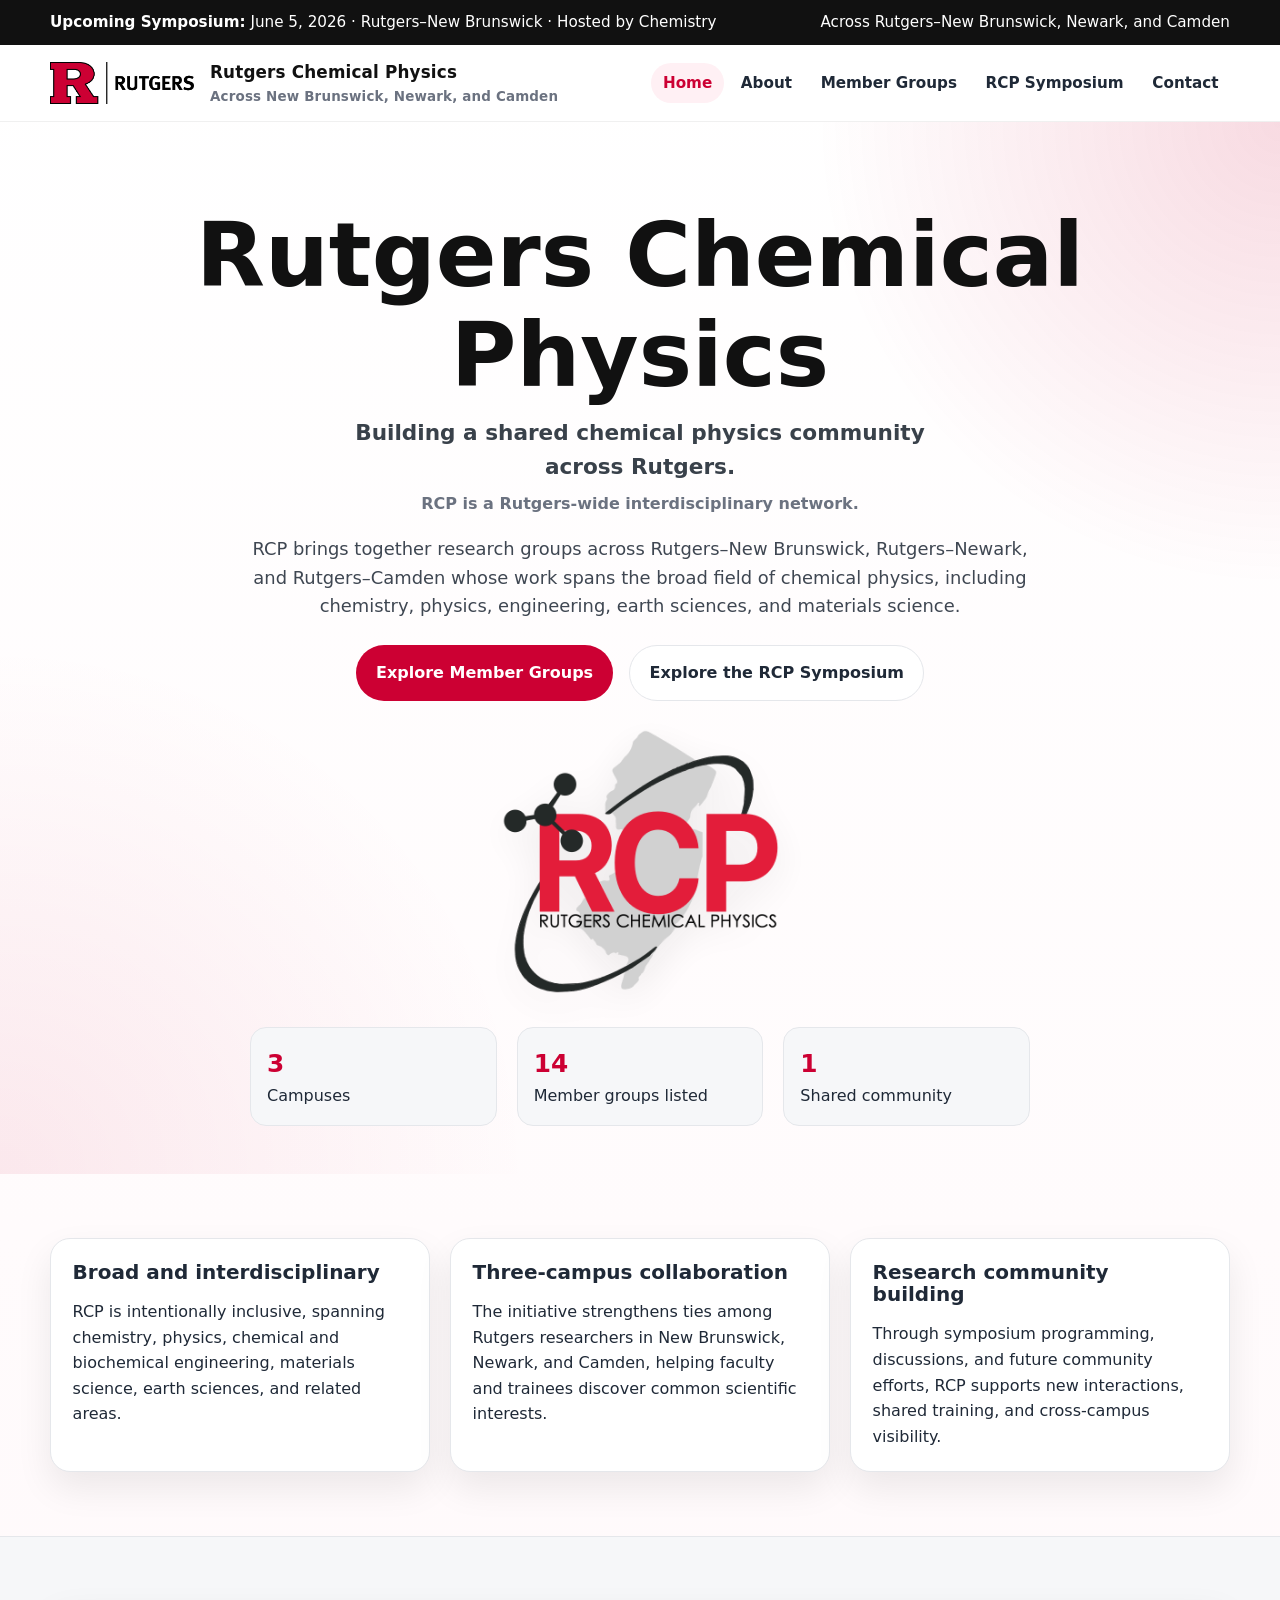
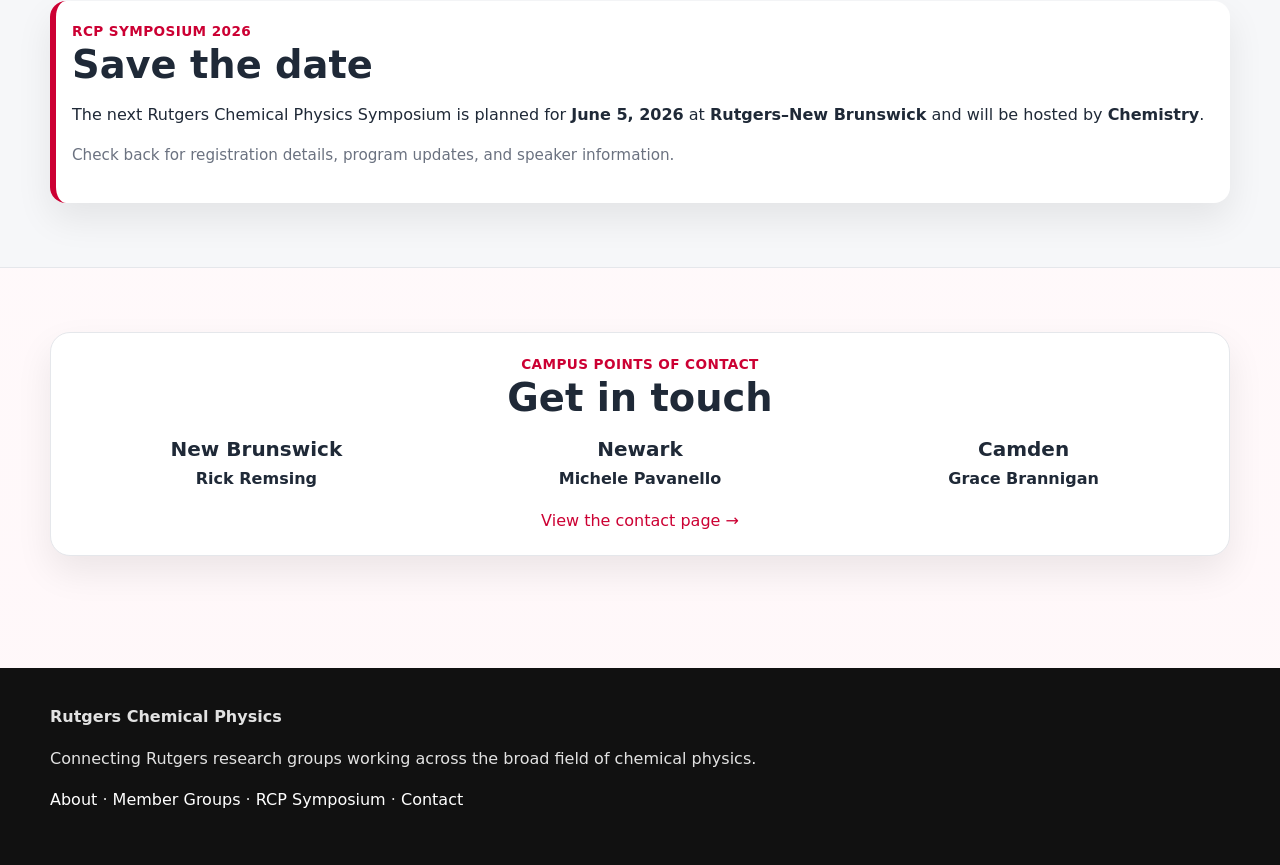
==== index.html @ 124531b3 "v1 of RCP website" ====
<!doctype html>
<html lang="en">
<head>
  <meta charset="UTF-8" />
  <meta name="viewport" content="width=device-width, initial-scale=1.0" />
  <title>Rutgers Chemical Physics</title>
  <meta name="description" content="Rutgers Chemical Physics brings together research groups across Rutgers–New Brunswick, Newark, and Camden working broadly in chemical physics." />
  <link rel="stylesheet" href="assets/css/styles.css" />
</head>
<body>
  <div class="topbar">
    <div class="container">
      <div><strong>Upcoming Symposium:</strong> June 5, 2026 · Rutgers–New Brunswick · Hosted by Chemistry</div>
      <div>Across Rutgers–New Brunswick, Newark, and Camden</div>
    </div>
  </div>
  <header class="site-header">
    <div class="container nav-wrap">
      <a class="brand" href="index.html" aria-label="Rutgers Chemical Physics home">
        <img src="assets/images/rutgers-logo.png" alt="Rutgers University logo" />
        <div class="brand-text">Rutgers Chemical Physics<span>Across New Brunswick, Newark, and Camden</span></div>
      </a>
      <nav>
        <ul>
          <li><a href="index.html">Home</a></li>
          <li><a href="about.html">About</a></li>
          <li><a href="members.html">Member Groups</a></li>
          <li><a href="symposium.html">RCP Symposium</a></li>
          <li><a href="contact.html">Contact</a></li>
        </ul>
      </nav>
    </div>
  </header>

  <main>
    <section class="hero hero-centered">
      <div class="container">
        <div class="hero-content">
          <h1>Rutgers Chemical Physics</h1>
          <p class="hero-subhead">Building a shared chemical physics community across Rutgers.</p>
          <p class="hero-kicker-inline">RCP is a Rutgers-wide interdisciplinary network.</p>
          <p class="lead">RCP brings together research groups across Rutgers–New Brunswick, Rutgers–Newark, and Rutgers–Camden whose work spans the broad field of chemical physics, including chemistry, physics, engineering, earth sciences, and materials science.</p>
          <div class="button-row hero-buttons">
            <a class="btn primary" href="members.html">Explore Member Groups</a>
            <a class="btn secondary" href="symposium.html">Explore the RCP Symposium</a>
          </div>
          <div class="hero-inline-logo-wrap">
            <img class="rcp-logo hero-inline-logo" src="assets/images/rcp-logo.png" alt="Rutgers Chemical Physics logo" />
          </div>
        </div>
        <div class="hero-stat-grid hero-stat-grid-centered">
          <div class="stat"><div class="number">3</div><div>Campuses</div></div>
          <div class="stat"><div class="number">14</div><div>Member groups listed</div></div>
          <div class="stat"><div class="number">1</div><div>Shared community</div></div>
        </div>
      </div>
    </section>

    <section class="section">
      <div class="container">
        <div class="grid-3">
          <article class="card">
            <h3>Broad and interdisciplinary</h3>
            <p>RCP is intentionally inclusive, spanning chemistry, physics, chemical and biochemical engineering, materials science, earth sciences, and related areas.</p>
          </article>
          <article class="card">
            <h3>Three-campus collaboration</h3>
            <p>The initiative strengthens ties among Rutgers researchers in New Brunswick, Newark, and Camden, helping faculty and trainees discover common scientific interests.</p>
          </article>
          <article class="card">
            <h3>Research community building</h3>
            <p>Through symposium programming, discussions, and future community efforts, RCP supports new interactions, shared training, and cross-campus visibility.</p>
          </article>
        </div>
      </div>
    </section>

    <section class="section alt">
      <div class="container">
        <div class="announcement">
          <div class="kicker">RCP Symposium 2026</div>
          <h2>Save the date</h2>
          <p>The next Rutgers Chemical Physics Symposium is planned for <strong>June 5, 2026</strong> at <strong>Rutgers–New Brunswick</strong> and will be hosted by <strong>Chemistry</strong>.</p>
          <p class="small">Check back for registration details, program updates, and speaker information.</p>
        </div>
      </div>
    </section>

    <section class="section">
      <div class="container">
        <div class="card contact-strip">
          <div class="kicker">Campus points of contact</div>
          <h2>Get in touch</h2>
          <div class="contact-points-grid">
            <div>
              <h3>New Brunswick</h3>
              <p>Rick Remsing</p>
            </div>
            <div>
              <h3>Newark</h3>
              <p>Michele Pavanello</p>
            </div>
            <div>
              <h3>Camden</h3>
              <p>Grace Brannigan</p>
            </div>
          </div>
          <p><a href="contact.html">View the contact page →</a></p>
        </div>
      </div>
    </section>
  </main>

  <footer>
    <div class="container">
      <strong>Rutgers Chemical Physics</strong>
      <p>Connecting Rutgers research groups working across the broad field of chemical physics.</p>
      <p><a href="about.html">About</a> · <a href="members.html">Member Groups</a> · <a href="symposium.html">RCP Symposium</a> · <a href="contact.html">Contact</a></p>
    </div>
  </footer>
  <script src="assets/js/site.js"></script>
</body>
</html>
---- assets/css/styles.css ----
:root {
  --rutgers-scarlet: #cc0033;
  --rutgers-black: #111111;
  --rutgers-gray: #5f6a72;
  --bg: #fffdfb;
  --panel: #ffffff;
  --panel-alt: #f6f7f9;
  --border: #e5e7eb;
  --text: #1f2937;
  --muted: #6b7280;
  --shadow: 0 16px 36px rgba(17, 17, 17, 0.08);
  --radius: 20px;
  --max: 1180px;
}
* { box-sizing: border-box; }
html { scroll-behavior: smooth; }
body {
  margin: 0;
  font-family: Inter, ui-sans-serif, system-ui, -apple-system, BlinkMacSystemFont, "Segoe UI", sans-serif;
  color: var(--text);
  background: linear-gradient(180deg, #fff 0%, #fff7f9 100%);
  line-height: 1.6;
}
a { color: var(--rutgers-scarlet); text-decoration: none; }
a:hover { text-decoration: underline; }
img { max-width: 100%; display: block; }
.container { width: min(calc(100% - 2rem), var(--max)); margin: 0 auto; }
.topbar {
  background: var(--rutgers-black);
  color: white;
  font-size: 0.95rem;
}
.topbar .container {
  display: flex; justify-content: space-between; gap: 1rem; padding: 0.65rem 0;
}
.topbar strong { color: #fff; }
header.site-header {
  position: sticky; top: 0; z-index: 10; backdrop-filter: blur(10px);
  background: rgba(255,255,255,0.94); border-bottom: 1px solid rgba(0,0,0,0.06);
}
.nav-wrap {
  display: flex; align-items: center; justify-content: space-between; gap: 0.8rem;
  padding: 0.85rem 0;
}

.brand { display:flex; align-items:center; gap:1rem; }
.brand img { width: 144px; height: auto; }
.brand-text { font-weight: 800; letter-spacing: 0.01em; color: var(--rutgers-black); font-size: 1.05rem; }
.brand-text span { display:block; font-size: 0.84rem; color: var(--muted); font-weight:600; }
nav ul { list-style: none; display: flex; gap: 0.35rem; padding: 0; margin: 0; flex-wrap: nowrap; align-items: center; }
nav a {
  display: inline-block; padding: 0.5rem 0.72rem; border-radius: 999px; color: var(--text); font-weight: 600; white-space: nowrap; font-size: 0.95rem;
}
nav a.active, nav a:hover { background: #fff0f4; color: var(--rutgers-scarlet); text-decoration: none; }
.hero {
  padding: 4.8rem 0 4rem;
  background:
    radial-gradient(circle at top right, rgba(204,0,51,0.14), transparent 28%),
    radial-gradient(circle at bottom left, rgba(204,0,51,0.08), transparent 32%);
}
.hero-grid {
  display: grid; grid-template-columns: 1.08fr 0.92fr; gap: 2rem; align-items: center;
}
.eyebrow {
  display:inline-flex; align-items:center; gap:0.5rem; padding:0.35rem 0.8rem; border-radius:999px;
  background:#fff0f4; color:var(--rutgers-scarlet); font-weight:800; letter-spacing:0.03em; text-transform:uppercase; font-size:0.8rem;
}
h1, h2, h3 { line-height: 1.12; margin: 0 0 1rem; }
h1 { font-size: clamp(3rem, 5.8vw, 5rem); color: var(--rutgers-black); }
h2 { font-size: clamp(1.8rem, 3vw, 2.8rem); }
h3 { font-size: 1.25rem; }
.hero-subhead {
  font-size: clamp(1.2rem, 2vw, 1.55rem);
  color: #39414a;
  font-weight: 600;
  margin: -0.2rem 0 1.1rem;
  max-width: 32ch;
}
.lead { font-size: 1.12rem; color: #3f4752; max-width: 70ch; }
.hero-card, .card {
  background: var(--panel); border: 1px solid var(--border); border-radius: var(--radius); box-shadow: var(--shadow);
}
.hero-card { padding: 1.5rem; }
.hero-card h3 { margin-bottom: 0.5rem; }
.hero-brand-card {
  display: grid;
  gap: 1.2rem;
}
.rcp-logo {
  width: min(100%, 420px);
  margin: 0 auto;
  filter: drop-shadow(0 12px 20px rgba(17,17,17,0.08));
}
.hero-brand-copy { text-align: left; }
.hero-stat-grid, .grid-3, .grid-2, .grid-gallery, .member-grid {
  display: grid; gap: 1.25rem;
}
.hero-stat-grid { grid-template-columns: repeat(3, 1fr); margin-top: 0.25rem; }
.stat {
  padding: 1rem; background: var(--panel-alt); border-radius: 16px; border: 1px solid var(--border);
}
.stat .number { font-size: 1.55rem; font-weight: 800; color: var(--rutgers-scarlet); }
.button-row { display:flex; gap:1rem; flex-wrap:wrap; margin-top: 1.5rem; }
.btn {
  display:inline-flex; align-items:center; justify-content:center; gap:0.5rem; padding:0.9rem 1.2rem; border-radius:999px;
  font-weight:800; transition: all .2s ease; border: 1px solid transparent;
}
.btn.primary { background: var(--rutgers-scarlet); color: white; }
.btn.secondary { background: white; border-color: var(--border); color: var(--text); }
.btn:hover { transform: translateY(-1px); text-decoration: none; }
.section { padding: 4rem 0; }
.section.alt { background: var(--panel-alt); border-top:1px solid var(--border); border-bottom:1px solid var(--border); }
.grid-3 { grid-template-columns: repeat(3, 1fr); }
.grid-2 { grid-template-columns: repeat(2, 1fr); }
.card { padding: 1.35rem; }
.card p:last-child { margin-bottom: 0; }
.tag {
  display:inline-block; padding:0.35rem 0.65rem; border-radius:999px; background:#fff0f4; color:var(--rutgers-scarlet); font-weight:700; font-size:.86rem;
}
.announcement {
  border-left: 6px solid var(--rutgers-scarlet); padding: 1.25rem 1.25rem 1.25rem 1rem; background: white; border-radius: 16px;
  box-shadow: var(--shadow);
}
.schedule {
  display: grid; gap: 1rem;
}
.schedule-block {
  background: white; border: 1px solid var(--border); border-radius: 18px; padding: 1.2rem;
}
.schedule-block ul { margin: 0.75rem 0 0; padding-left: 1.2rem; }
.schedule-block li { margin: 0.45rem 0; }
.gallery-item {
  overflow: hidden; border-radius: 18px; background: white; border:1px solid var(--border); box-shadow: var(--shadow);
}
.gallery-item img { aspect-ratio: 4 / 3; object-fit: cover; width: 100%; transition: transform .25s ease; }
.gallery-item:hover img { transform: scale(1.03); }
.gallery-item .caption { padding: 0.85rem 1rem 1rem; font-size: 0.95rem; color: var(--muted); }
.grid-gallery { grid-template-columns: repeat(3, 1fr); }
.member-grid { grid-template-columns: repeat(3, 1fr); }
.member-card h3 { margin-top: 0.65rem; }
.member-card p { margin: 0 0 0.7rem; }
.campus-section h2 { margin-bottom: 1.2rem; }
footer {
  background: var(--rutgers-black); color: rgba(255,255,255,0.88); padding: 2.25rem 0; margin-top: 3rem;
}
footer a { color: white; }
.small { font-size: 0.95rem; color: var(--muted); }
.list-clean { padding-left: 1.1rem; }
.list-clean li { margin-bottom: 0.55rem; }
.page-hero { padding: 3.3rem 0 2rem; }
.kicker { color: var(--rutgers-scarlet); font-weight: 800; text-transform: uppercase; letter-spacing: 0.03em; font-size: 0.85rem; }
@media (max-width: 1080px) {
  .member-grid { grid-template-columns: 1fr 1fr; }
}
@media (max-width: 980px) {
  .hero-grid, .grid-3, .grid-gallery, .grid-2 { grid-template-columns: 1fr 1fr; }
  .hero-stat-grid { grid-template-columns: 1fr; }
}
@media (max-width: 720px) {
  .topbar .container, .nav-wrap, .brand { flex-direction: column; align-items: flex-start; }
  .hero-grid, .grid-3, .grid-gallery, .grid-2, .member-grid { grid-template-columns: 1fr; }
  .hero { padding-top: 3rem; }
  h1 { font-size: 2.8rem; }
  nav ul { gap: 0.35rem; }
  .rcp-logo { width: min(100%, 320px); }
}

.hero-centered {
  position: relative;
  overflow: hidden;
  padding: 5.2rem 0 3rem;
}
.hero-content {
  position: relative;
  z-index: 1;
  text-align: center;
  max-width: 900px;
  margin: 0 auto;
}
.hero-content .lead,
.hero-content .hero-subhead,
.hero-content .hero-kicker-inline {
  margin-left: auto;
  margin-right: auto;
}
.hero-content h1 {
  font-size: clamp(3.6rem, 7vw, 6rem);
  margin-bottom: 0.85rem;
}
.hero-subhead {
  font-size: clamp(1.05rem, 1.9vw, 1.35rem);
  font-weight: 700;
  max-width: 42ch;
  margin-bottom: 0.4rem;
}
.hero-kicker-inline {
  color: var(--muted);
  font-size: 1rem;
  font-weight: 600;
  margin-top: 0;
  margin-bottom: 1.1rem;
}
.hero-buttons {
  justify-content: center;
}
.hero-stat-grid-centered {
  grid-template-columns: repeat(3, minmax(0, 1fr));
  max-width: 780px;
  margin: 2rem auto 0;
  position: relative;
  z-index: 1;
}
.hero-followup {
  padding-top: 0;
}
@media (max-width: 980px) {
  .nav-wrap {
    flex-wrap: wrap;
  }
  nav {
    width: 100%;
  }
  nav ul {
    justify-content: center;
    flex-wrap: wrap;
  }
}
@media (max-width: 720px) {
  .hero-content h1 {
    font-size: 2.9rem;
  }
  .contact-points-grid {
    grid-template-columns: 1fr;
  }
}

.hero-inline-logo-wrap {
  margin: 1.75rem auto 0;
  display: flex;
  justify-content: center;
}
.hero-inline-logo {
  width: min(280px, 60vw);
  opacity: 0.98;
}
.contact-strip {
  text-align: center;
}
.contact-points-grid {
  display: grid;
  grid-template-columns: repeat(3, 1fr);
  gap: 1rem;
  margin-top: 1.2rem;
}
.contact-points-grid h3 {
  margin-bottom: 0.35rem;
}
.contact-points-grid p {
  margin: 0;
  color: var(--text);
  font-weight: 600;
}
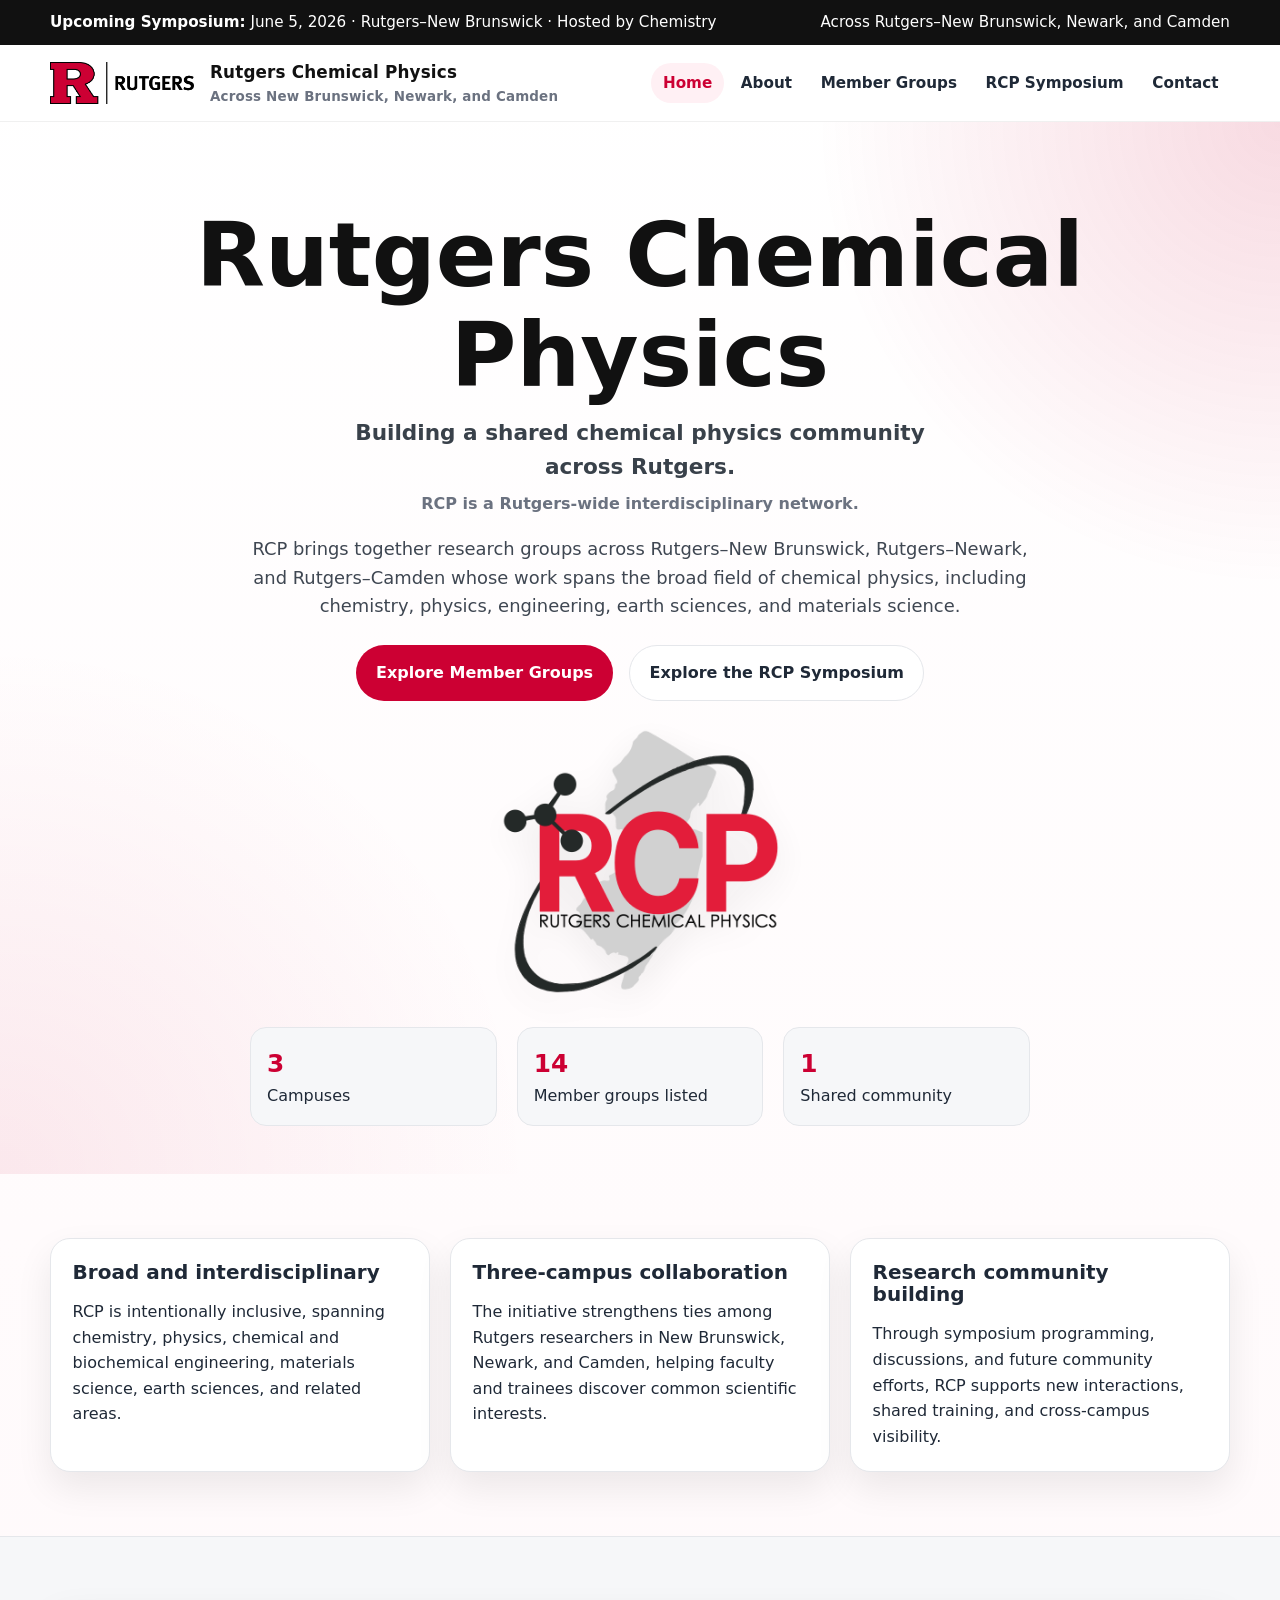
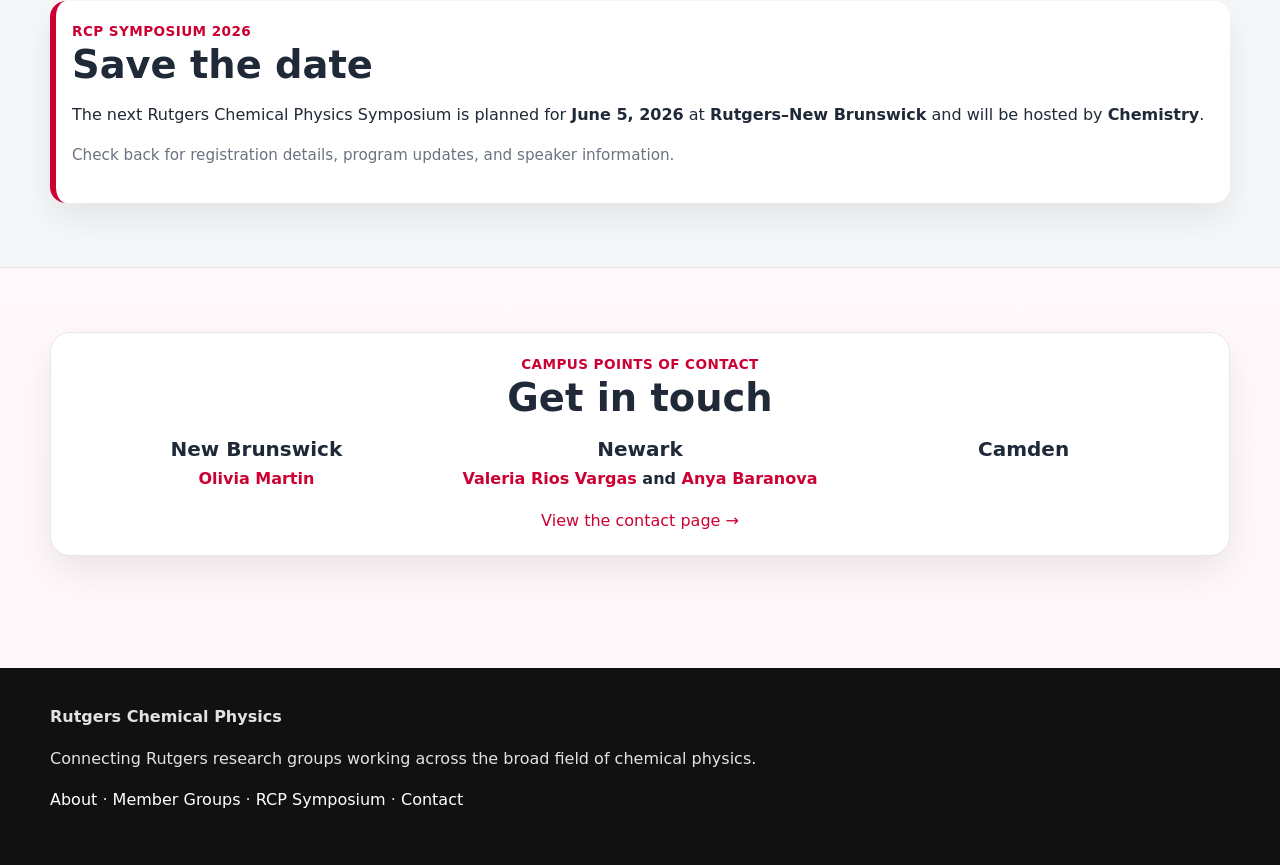
==== commit fe34a30d: "Update contact information and styling for contact cards; enhance symposium photo captions with spea" ====
--- a/index.html
+++ b/index.html
@@ -94,15 +94,15 @@
           <div class="contact-points-grid">
             <div>
               <h3>New Brunswick</h3>
-              <p>Rick Remsing</p>
+              <p><a href="mailto:om196@scarletmail.rutgers.edu">Olivia Martin</a></p>
             </div>
             <div>
               <h3>Newark</h3>
-              <p>Michele Pavanello</p>
+              <p><a href="mailto:vr371@scarletmail.rutgers.edu">Valeria Rios Vargas</a> and <a href="mailto:ab2567@newark.rutgers.edu">Anya Baranova</a></p>
             </div>
             <div>
               <h3>Camden</h3>
-              <p>Grace Brannigan</p>
+              <p></p>
             </div>
           </div>
           <p><a href="contact.html">View the contact page →</a></p>
--- a/assets/css/styles.css
+++ b/assets/css/styles.css
@@ -261,3 +261,24 @@
   color: var(--text);
   font-weight: 600;
 }
+.contact-card-link {
+  display: block;
+  color: inherit;
+  transition: transform .2s ease, box-shadow .2s ease, border-color .2s ease;
+}
+.contact-card-link:hover {
+  text-decoration: none;
+  transform: translateY(-2px);
+  border-color: #d8dbe2;
+  box-shadow: 0 20px 40px rgba(17, 17, 17, 0.1);
+}
+.contact-card-link h3,
+.contact-card-link p {
+  color: var(--text);
+}
+.contact-cards .card {
+  text-align: center;
+}
+.contact-cards .card h3 {
+  margin-top: 0.85rem;
+}
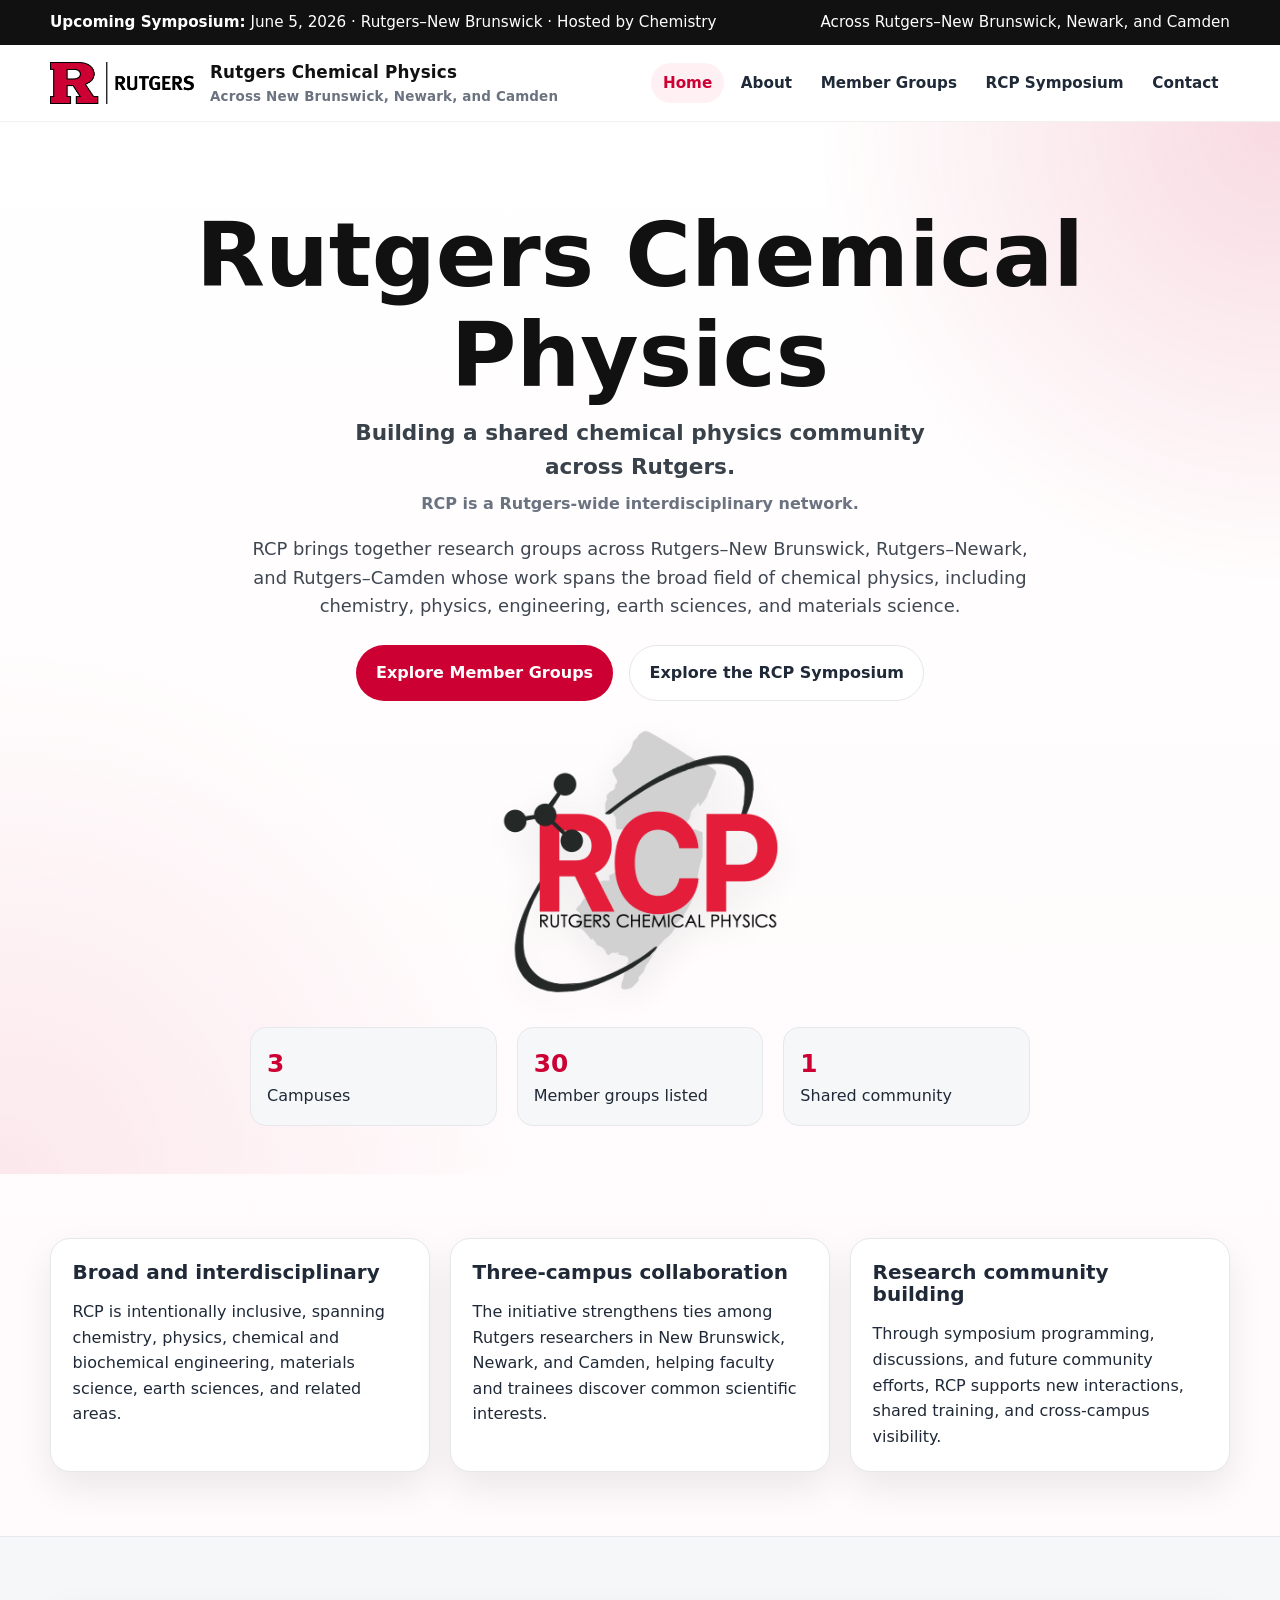
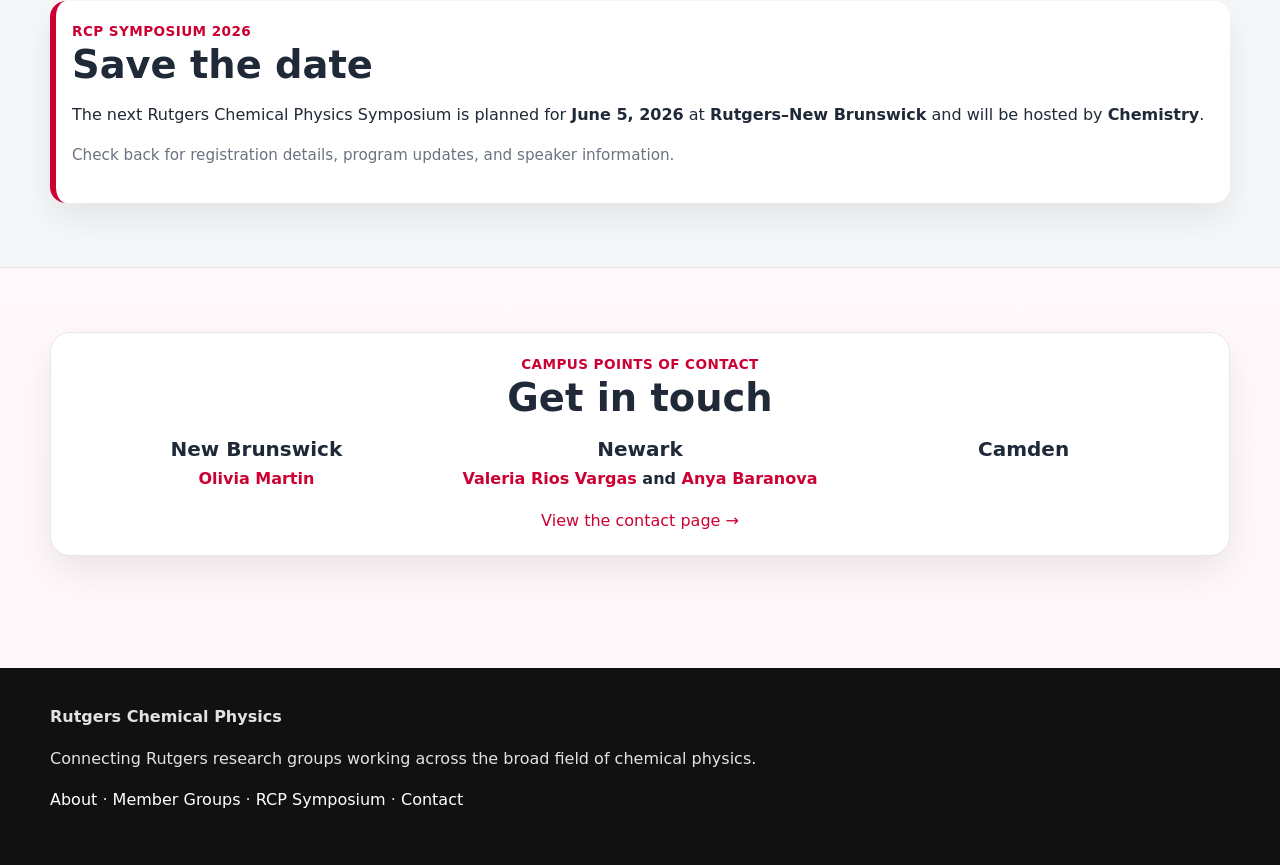
==== commit 25537936: "Add dynamic member group count to homepage; update static count in index.html" ====
--- a/index.html
+++ b/index.html
@@ -50,7 +50,7 @@
         </div>
         <div class="hero-stat-grid hero-stat-grid-centered">
           <div class="stat"><div class="number">3</div><div>Campuses</div></div>
-          <div class="stat"><div class="number">14</div><div>Member groups listed</div></div>
+          <div class="stat"><div class="number" data-member-group-count>30</div><div>Member groups listed</div></div>
           <div class="stat"><div class="number">1</div><div>Shared community</div></div>
         </div>
       </div>
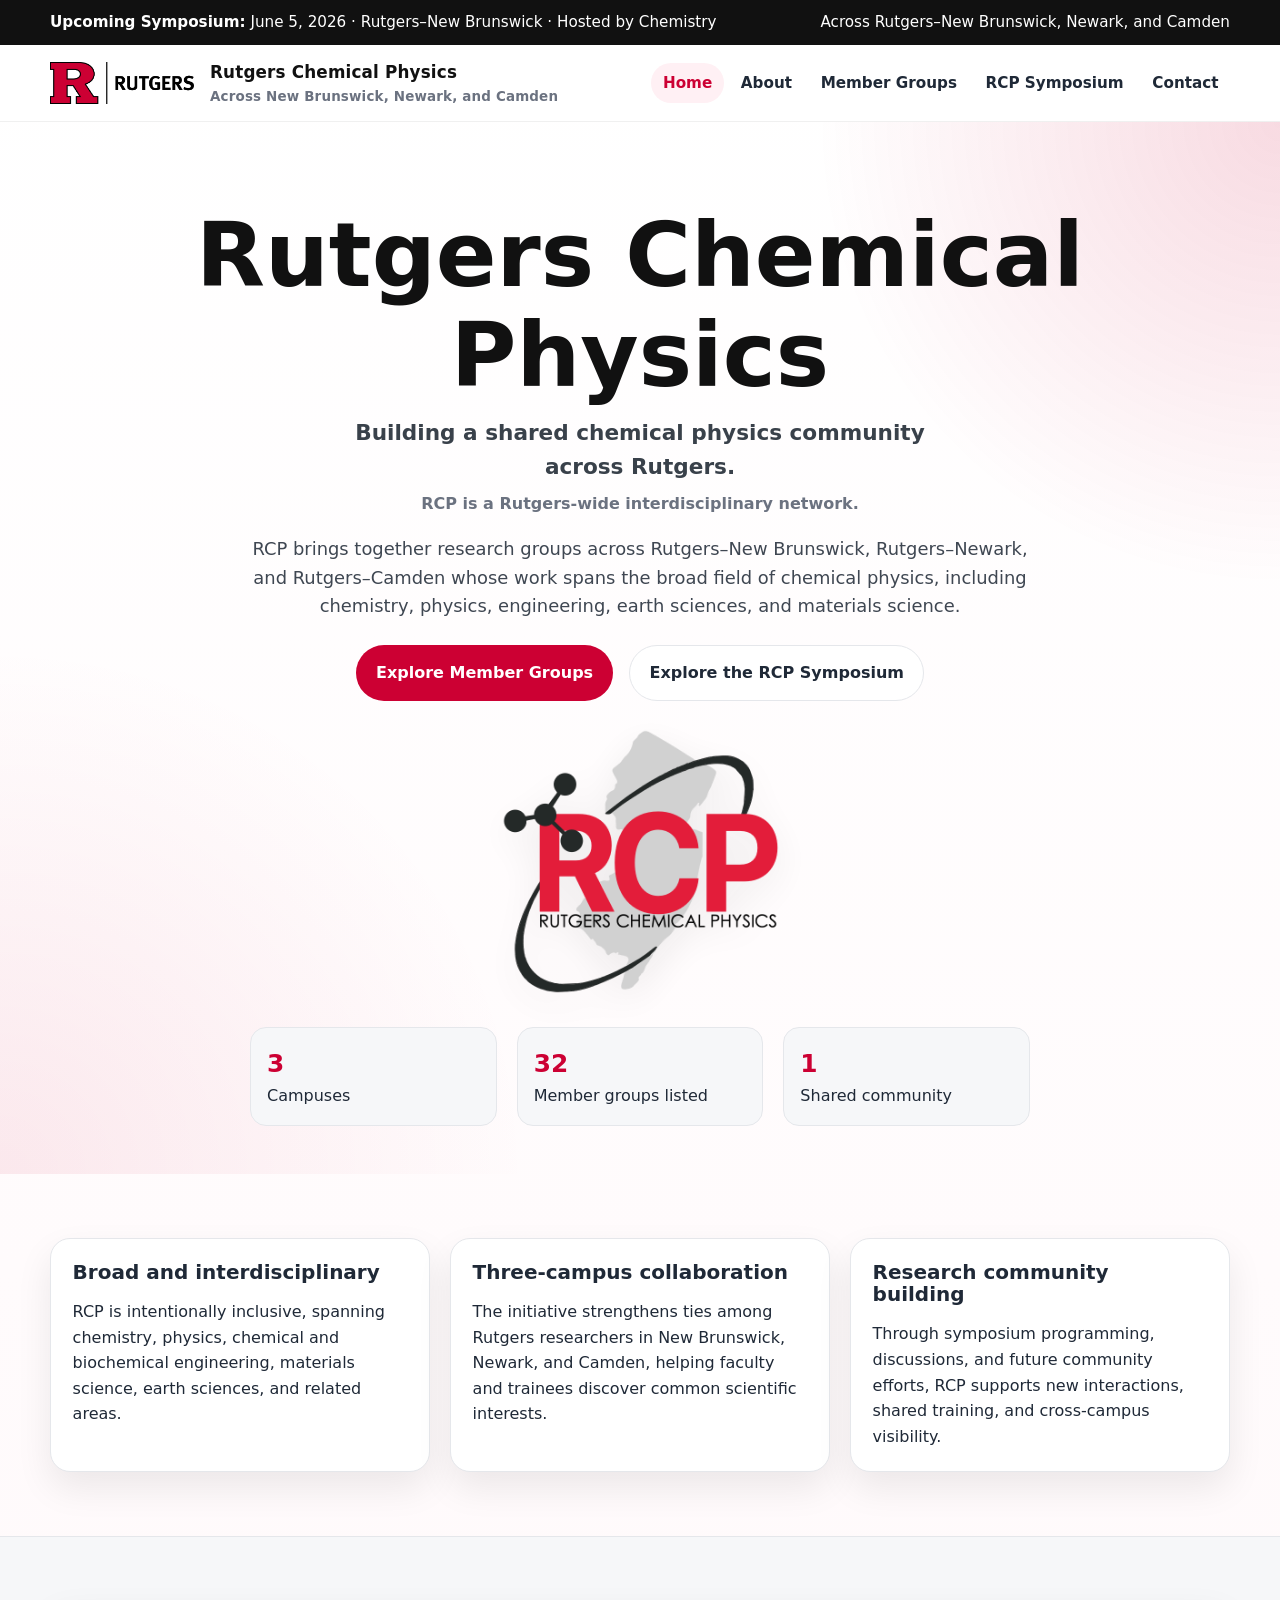
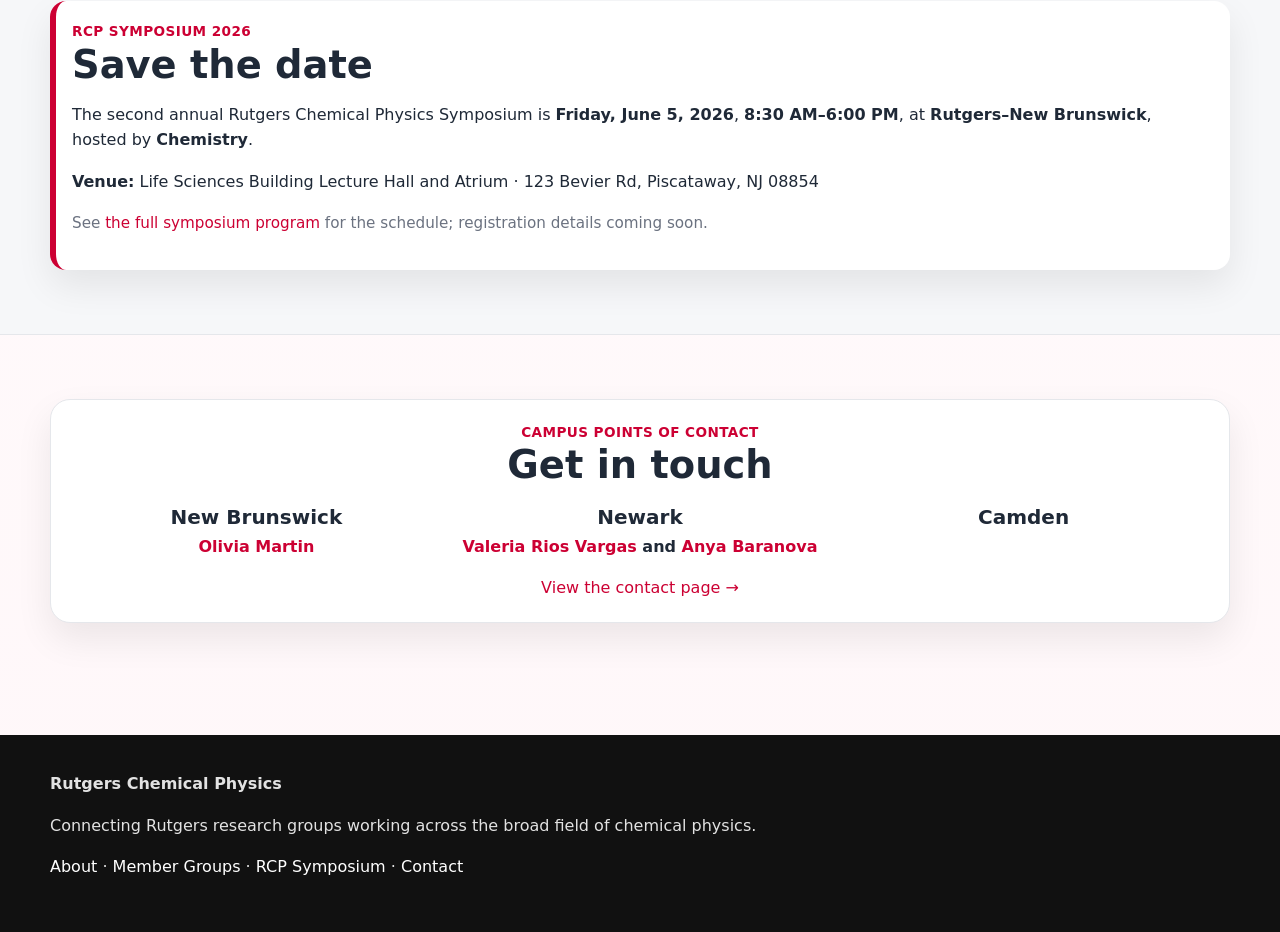
==== commit e9e81fba: "Refine symposium layout and sync homepage with 2026 details. Match 2025/2026 host cards to venue fac" ====
--- a/index.html
+++ b/index.html
@@ -50,7 +50,7 @@
         </div>
         <div class="hero-stat-grid hero-stat-grid-centered">
           <div class="stat"><div class="number">3</div><div>Campuses</div></div>
-          <div class="stat"><div class="number" data-member-group-count>30</div><div>Member groups listed</div></div>
+          <div class="stat"><div class="number" data-member-group-count>32</div><div>Member groups listed</div></div>
           <div class="stat"><div class="number">1</div><div>Shared community</div></div>
         </div>
       </div>
@@ -80,8 +80,9 @@
         <div class="announcement">
           <div class="kicker">RCP Symposium 2026</div>
           <h2>Save the date</h2>
-          <p>The next Rutgers Chemical Physics Symposium is planned for <strong>June 5, 2026</strong> at <strong>Rutgers–New Brunswick</strong> and will be hosted by <strong>Chemistry</strong>.</p>
-          <p class="small">Check back for registration details, program updates, and speaker information.</p>
+          <p>The second annual Rutgers Chemical Physics Symposium is <strong>Friday, June 5, 2026</strong>, <strong>8:30 AM–6:00 PM</strong>, at <strong>Rutgers–New Brunswick</strong>, hosted by <strong>Chemistry</strong>.</p>
+          <p><strong>Venue:</strong> Life Sciences Building Lecture Hall and Atrium · 123 Bevier Rd, Piscataway, NJ 08854</p>
+          <p class="small">See <a href="symposium.html">the full symposium program</a> for the schedule; registration details coming soon.</p>
         </div>
       </div>
     </section>
--- a/assets/css/styles.css
+++ b/assets/css/styles.css
@@ -114,7 +114,19 @@
 .grid-3 { grid-template-columns: repeat(3, 1fr); }
 .grid-2 { grid-template-columns: repeat(2, 1fr); }
 .card { padding: 1.35rem; }
+.card.card--vcenter {
+  display: flex;
+  flex-direction: column;
+  justify-content: center;
+  align-items: center;
+  text-align: center;
+}
 .card p:last-child { margin-bottom: 0; }
+.card.card--schedule-match {
+  box-shadow: none;
+  border-radius: 18px;
+}
+.symposium-tbd { margin-top: 2.5rem; }
 .tag {
   display:inline-block; padding:0.35rem 0.65rem; border-radius:999px; background:#fff0f4; color:var(--rutgers-scarlet); font-weight:700; font-size:.86rem;
 }
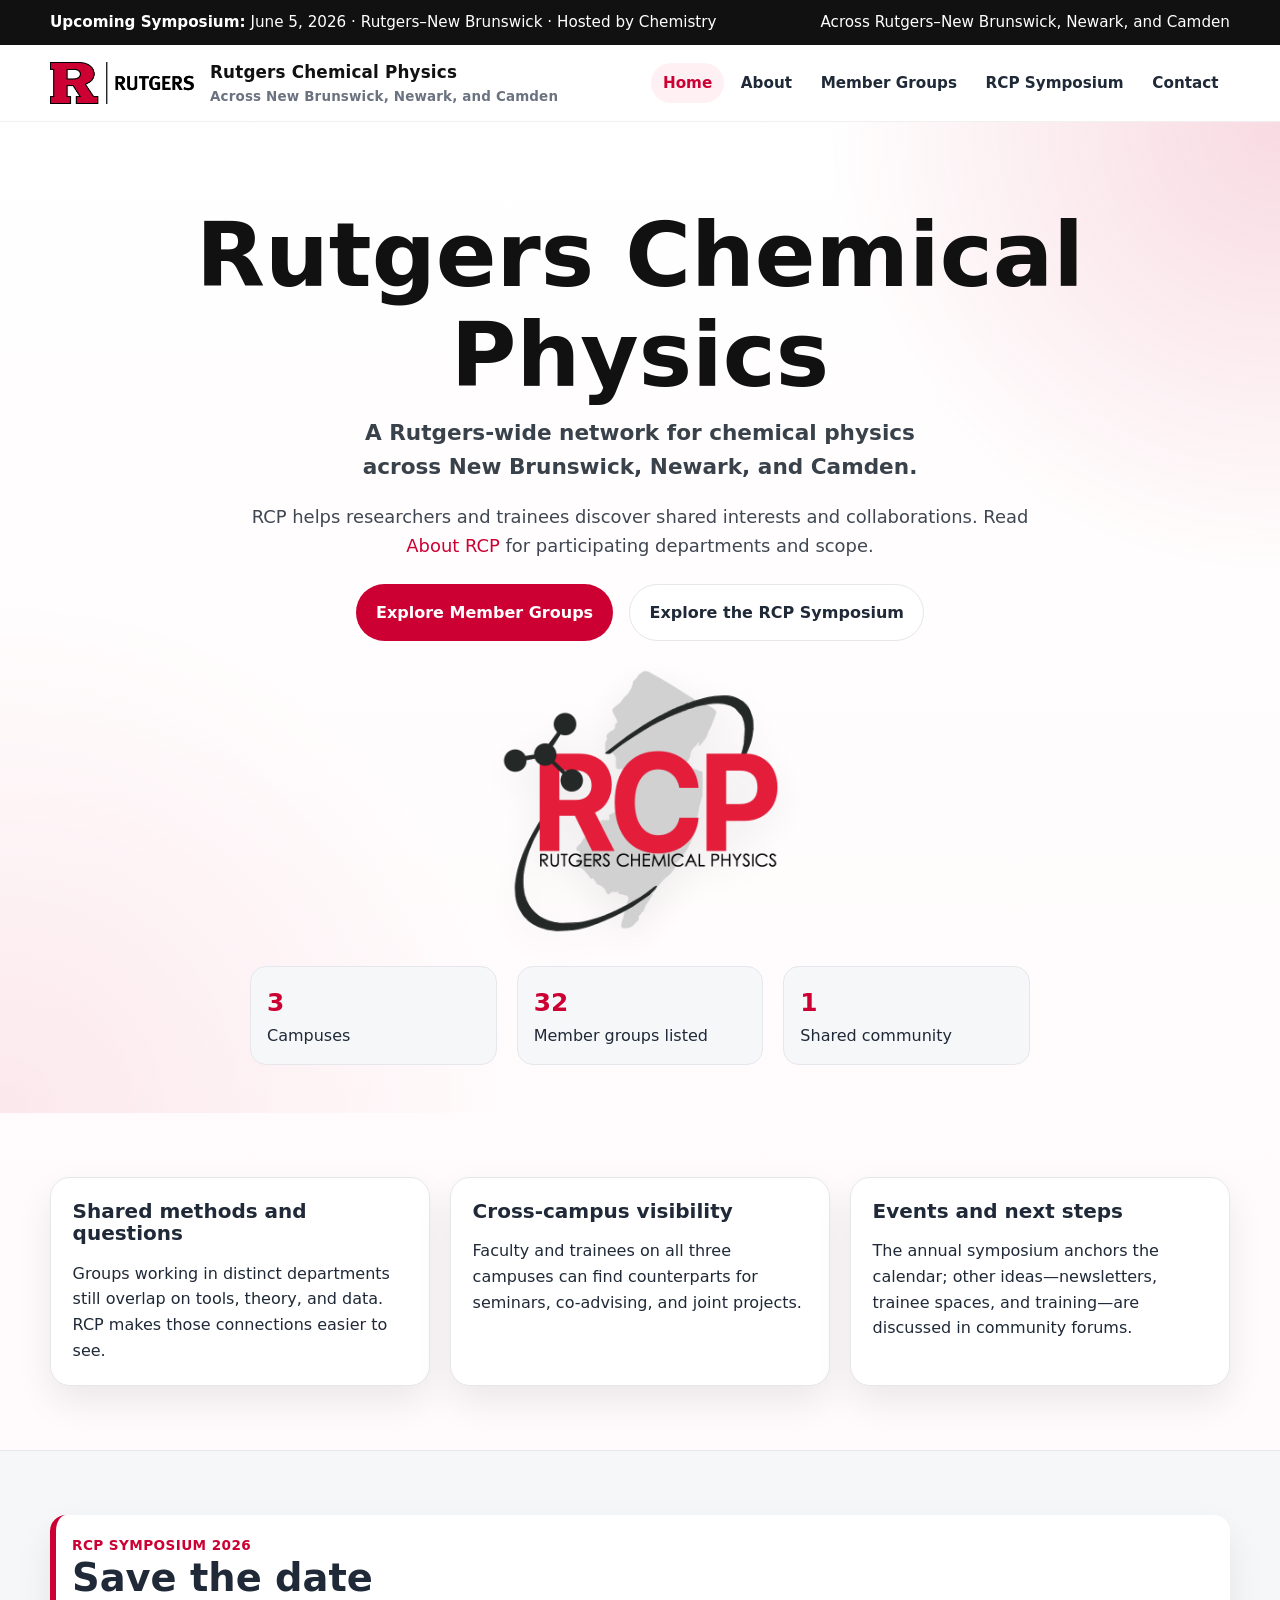
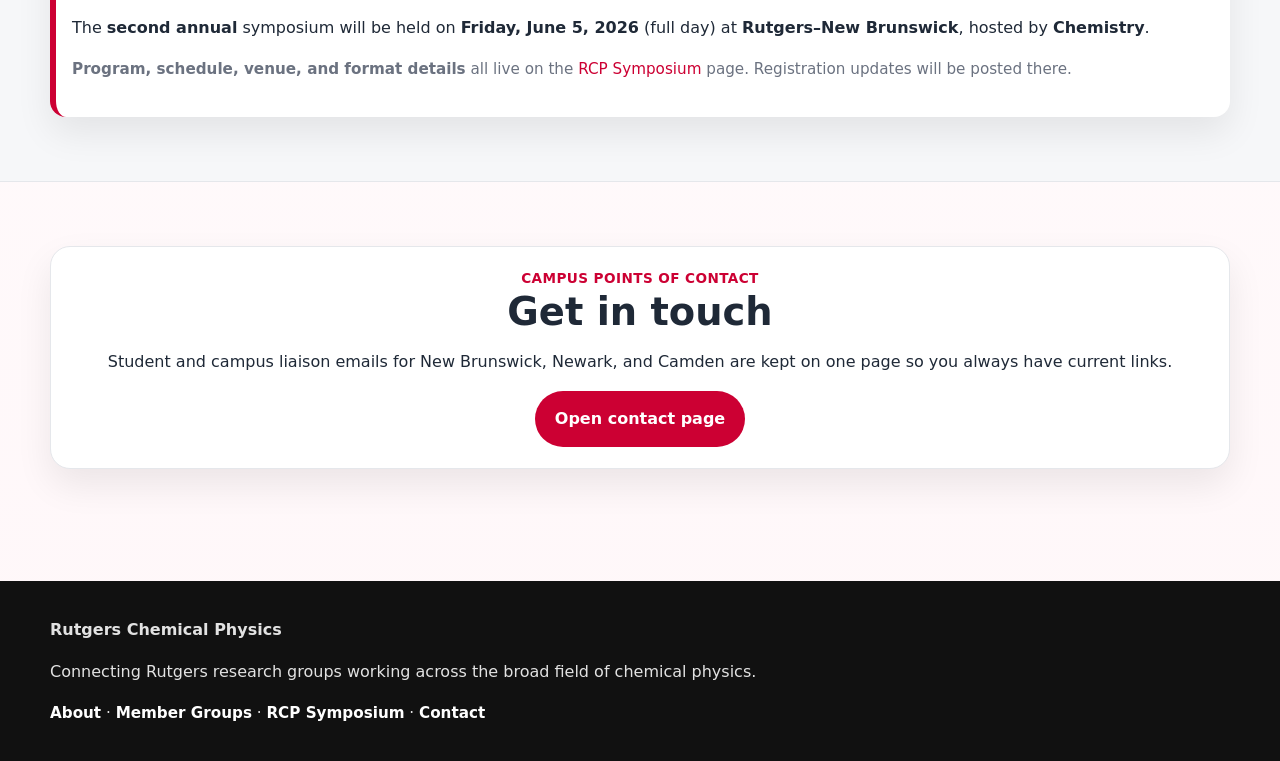
==== commit f8e8a1ea: "Reduce cross-page redundancy and centralize symposium topbar text. Drive the upcoming-symposium stri" ====
--- a/index.html
+++ b/index.html
@@ -10,7 +10,7 @@
 <body>
   <div class="topbar">
     <div class="container">
-      <div><strong>Upcoming Symposium:</strong> June 5, 2026 · Rutgers–New Brunswick · Hosted by Chemistry</div>
+      <div><strong>Upcoming Symposium:</strong> <span data-rcp-symposium-topbar></span></div>
       <div>Across Rutgers–New Brunswick, Newark, and Camden</div>
     </div>
   </div>
@@ -37,9 +37,8 @@
       <div class="container">
         <div class="hero-content">
           <h1>Rutgers Chemical Physics</h1>
-          <p class="hero-subhead">Building a shared chemical physics community across Rutgers.</p>
-          <p class="hero-kicker-inline">RCP is a Rutgers-wide interdisciplinary network.</p>
-          <p class="lead">RCP brings together research groups across Rutgers–New Brunswick, Rutgers–Newark, and Rutgers–Camden whose work spans the broad field of chemical physics, including chemistry, physics, engineering, earth sciences, and materials science.</p>
+          <p class="hero-subhead">A Rutgers-wide network for chemical physics across New Brunswick, Newark, and Camden.</p>
+          <p class="lead">RCP helps researchers and trainees discover shared interests and collaborations. Read <a href="about.html">About RCP</a> for participating departments and scope.</p>
           <div class="button-row hero-buttons">
             <a class="btn primary" href="members.html">Explore Member Groups</a>
             <a class="btn secondary" href="symposium.html">Explore the RCP Symposium</a>
@@ -60,16 +59,16 @@
       <div class="container">
         <div class="grid-3">
           <article class="card">
-            <h3>Broad and interdisciplinary</h3>
-            <p>RCP is intentionally inclusive, spanning chemistry, physics, chemical and biochemical engineering, materials science, earth sciences, and related areas.</p>
+            <h3>Shared methods and questions</h3>
+            <p>Groups working in distinct departments still overlap on tools, theory, and data. RCP makes those connections easier to see.</p>
           </article>
           <article class="card">
-            <h3>Three-campus collaboration</h3>
-            <p>The initiative strengthens ties among Rutgers researchers in New Brunswick, Newark, and Camden, helping faculty and trainees discover common scientific interests.</p>
+            <h3>Cross-campus visibility</h3>
+            <p>Faculty and trainees on all three campuses can find counterparts for seminars, co-advising, and joint projects.</p>
           </article>
           <article class="card">
-            <h3>Research community building</h3>
-            <p>Through symposium programming, discussions, and future community efforts, RCP supports new interactions, shared training, and cross-campus visibility.</p>
+            <h3>Events and next steps</h3>
+            <p>The annual symposium anchors the calendar; other ideas—newsletters, trainee spaces, and training—are discussed in community forums.</p>
           </article>
         </div>
       </div>
@@ -80,9 +79,8 @@
         <div class="announcement">
           <div class="kicker">RCP Symposium 2026</div>
           <h2>Save the date</h2>
-          <p>The second annual Rutgers Chemical Physics Symposium is <strong>Friday, June 5, 2026</strong>, <strong>8:30 AM–6:00 PM</strong>, at <strong>Rutgers–New Brunswick</strong>, hosted by <strong>Chemistry</strong>.</p>
-          <p><strong>Venue:</strong> Life Sciences Building Lecture Hall and Atrium · 123 Bevier Rd, Piscataway, NJ 08854</p>
-          <p class="small">See <a href="symposium.html">the full symposium program</a> for the schedule; registration details coming soon.</p>
+          <p>The <strong>second annual</strong> symposium will be held on <strong>Friday, June 5, 2026</strong> (full day) at <strong>Rutgers–New Brunswick</strong>, hosted by <strong>Chemistry</strong>.</p>
+          <p class="small"><strong>Program, schedule, venue, and format details</strong> all live on the <a href="symposium.html">RCP Symposium</a> page. Registration updates will be posted there.</p>
         </div>
       </div>
     </section>
@@ -92,21 +90,10 @@
         <div class="card contact-strip">
           <div class="kicker">Campus points of contact</div>
           <h2>Get in touch</h2>
-          <div class="contact-points-grid">
-            <div>
-              <h3>New Brunswick</h3>
-              <p><a href="mailto:om196@scarletmail.rutgers.edu">Olivia Martin</a></p>
-            </div>
-            <div>
-              <h3>Newark</h3>
-              <p><a href="mailto:vr371@scarletmail.rutgers.edu">Valeria Rios Vargas</a> and <a href="mailto:ab2567@newark.rutgers.edu">Anya Baranova</a></p>
-            </div>
-            <div>
-              <h3>Camden</h3>
-              <p></p>
-            </div>
+          <p>Student and campus liaison emails for New Brunswick, Newark, and Camden are kept on one page so you always have current links.</p>
+          <div class="button-row contact-strip-actions">
+            <a class="btn primary" href="contact.html">Open contact page</a>
           </div>
-          <p><a href="contact.html">View the contact page →</a></p>
         </div>
       </div>
     </section>
@@ -116,7 +103,7 @@
     <div class="container">
       <strong>Rutgers Chemical Physics</strong>
       <p>Connecting Rutgers research groups working across the broad field of chemical physics.</p>
-      <p><a href="about.html">About</a> · <a href="members.html">Member Groups</a> · <a href="symposium.html">RCP Symposium</a> · <a href="contact.html">Contact</a></p>
+      <p class="footer-nav"><a href="about.html">About</a> · <a href="members.html">Member Groups</a> · <a href="symposium.html">RCP Symposium</a> · <a href="contact.html">Contact</a></p>
     </div>
   </footer>
   <script src="assets/js/site.js"></script>
--- a/assets/css/styles.css
+++ b/assets/css/styles.css
@@ -127,6 +127,10 @@
   border-radius: 18px;
 }
 .symposium-tbd { margin-top: 2.5rem; }
+.outcomes-section-label {
+  display: block;
+  margin-bottom: 1rem;
+}
 .tag {
   display:inline-block; padding:0.35rem 0.65rem; border-radius:999px; background:#fff0f4; color:var(--rutgers-scarlet); font-weight:700; font-size:.86rem;
 }
@@ -259,6 +263,17 @@
 .contact-strip {
   text-align: center;
 }
+.contact-strip-actions {
+  margin-top: 1rem;
+  justify-content: center;
+}
+.footer-nav {
+  margin: 0.75rem 0 0;
+  font-size: 0.95rem;
+}
+.footer-nav a {
+  font-weight: 600;
+}
 .contact-points-grid {
   display: grid;
   grid-template-columns: repeat(3, 1fr);
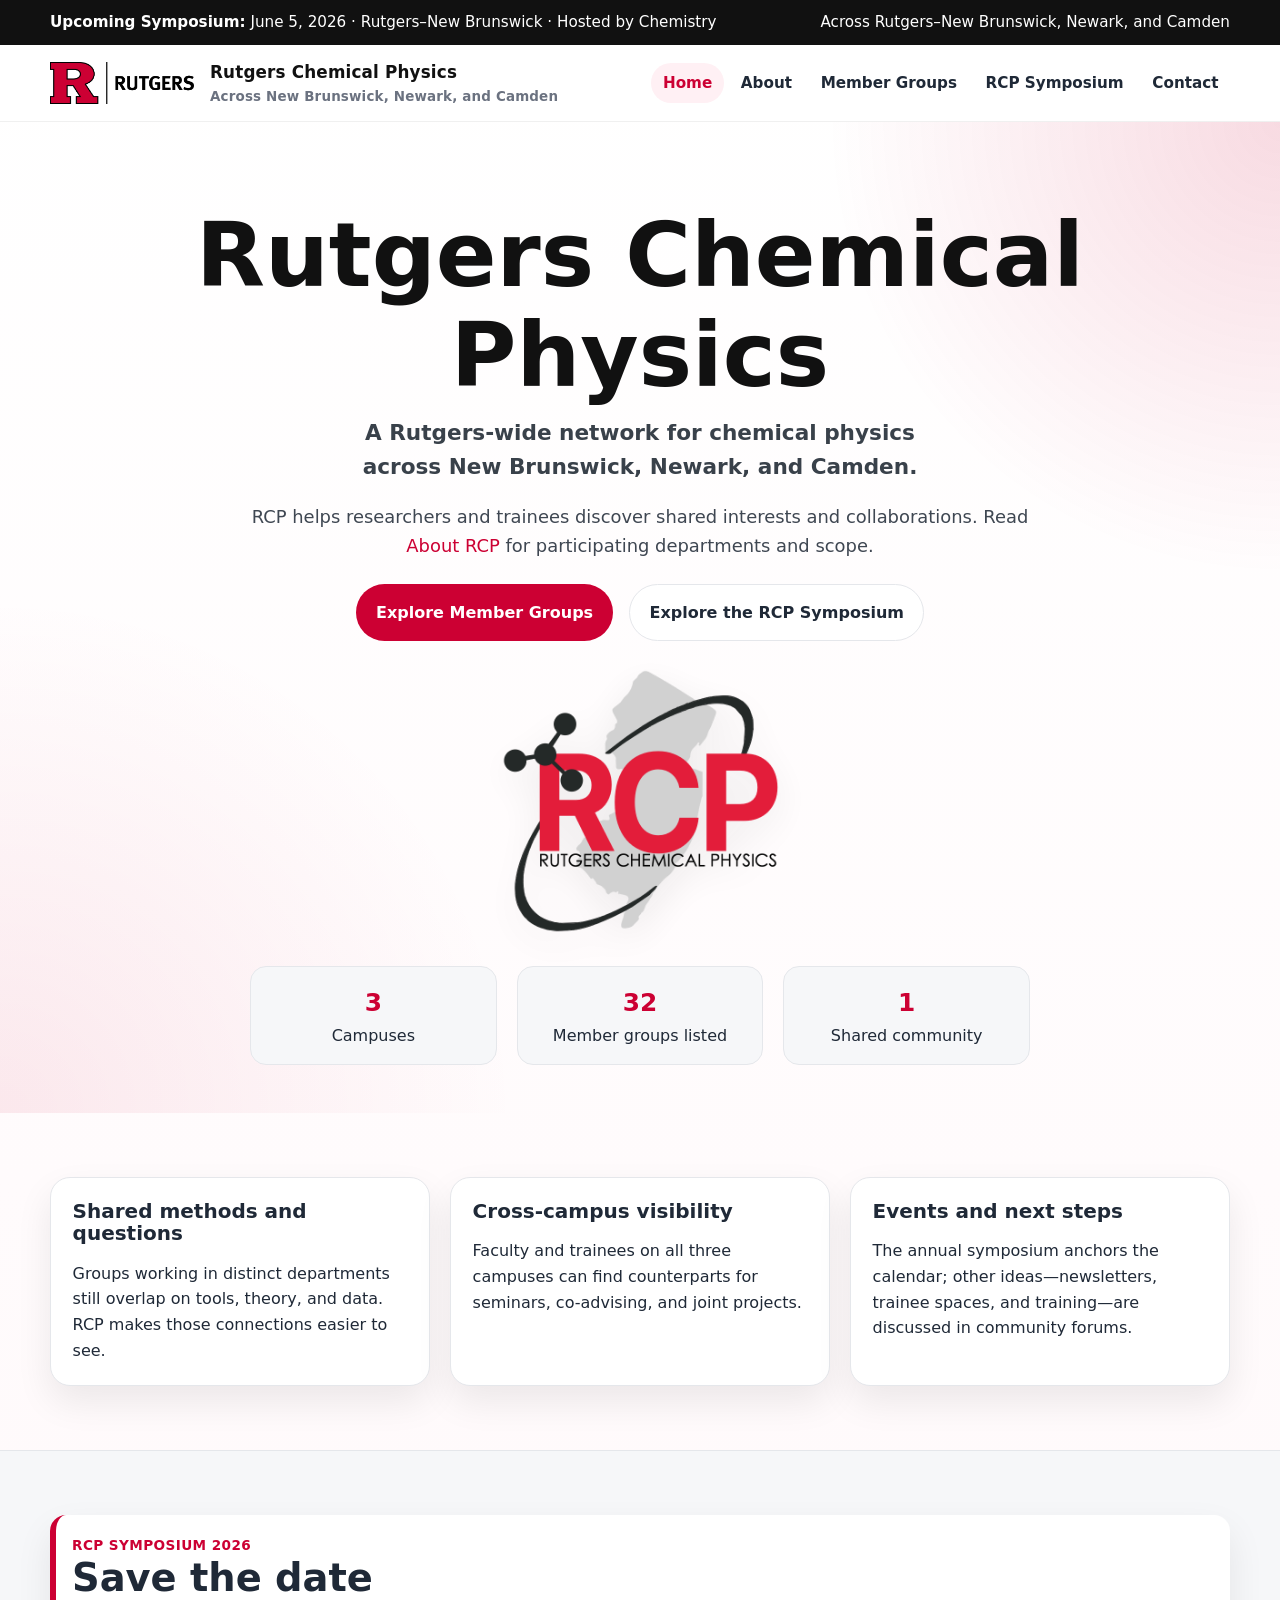
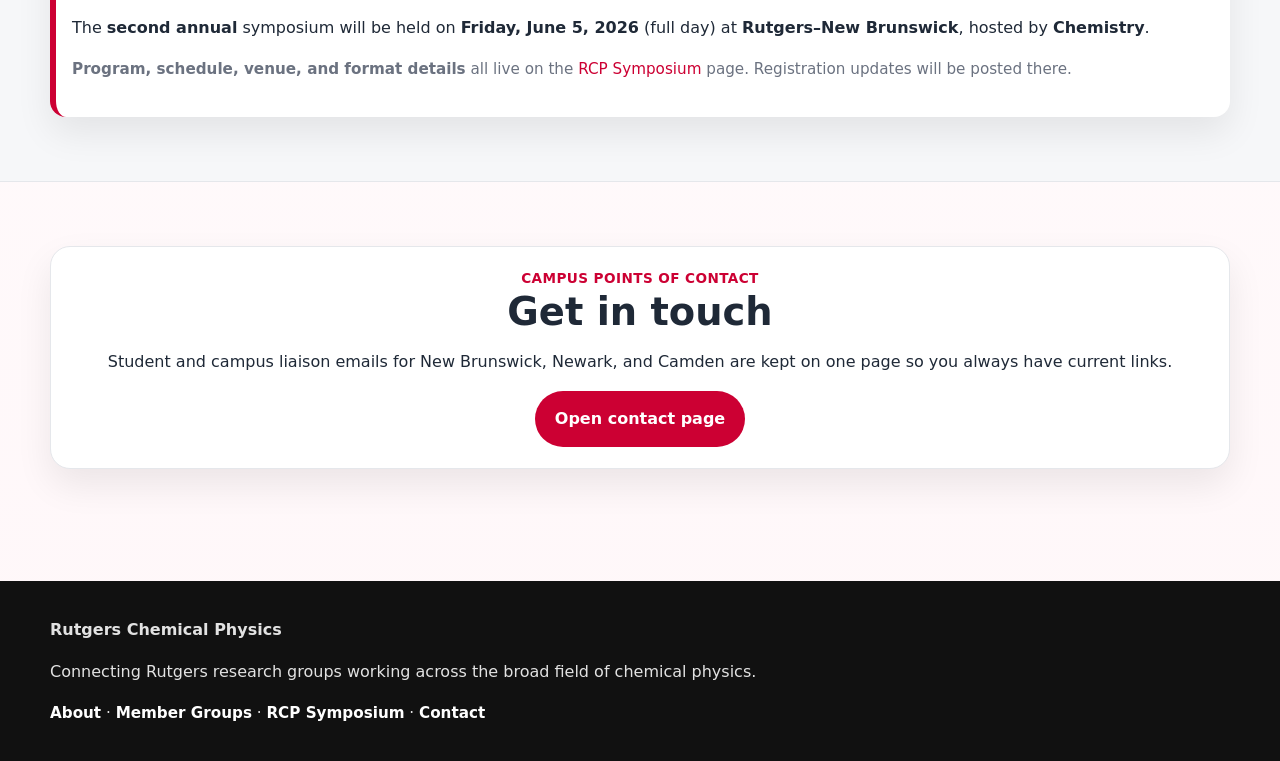
==== commit f448f7c5: "Fix homepage hero alignment for stat row and contact CTA. Move stats inside the centered hero conten" ====
--- a/index.html
+++ b/index.html
@@ -46,11 +46,11 @@
           <div class="hero-inline-logo-wrap">
             <img class="rcp-logo hero-inline-logo" src="assets/images/rcp-logo.png" alt="Rutgers Chemical Physics logo" />
           </div>
-        </div>
-        <div class="hero-stat-grid hero-stat-grid-centered">
-          <div class="stat"><div class="number">3</div><div>Campuses</div></div>
-          <div class="stat"><div class="number" data-member-group-count>32</div><div>Member groups listed</div></div>
-          <div class="stat"><div class="number">1</div><div>Shared community</div></div>
+          <div class="hero-stat-grid hero-stat-grid-centered">
+            <div class="stat"><div class="number">3</div><div>Campuses</div></div>
+            <div class="stat"><div class="number" data-member-group-count>32</div><div>Member groups listed</div></div>
+            <div class="stat"><div class="number">1</div><div>Shared community</div></div>
+          </div>
         </div>
       </div>
     </section>
--- a/assets/css/styles.css
+++ b/assets/css/styles.css
@@ -171,7 +171,7 @@
 }
 @media (max-width: 980px) {
   .hero-grid, .grid-3, .grid-gallery, .grid-2 { grid-template-columns: 1fr 1fr; }
-  .hero-stat-grid { grid-template-columns: 1fr; }
+  .hero-stat-grid:not(.hero-stat-grid-centered) { grid-template-columns: 1fr; }
 }
 @media (max-width: 720px) {
   .topbar .container, .nav-wrap, .brand { flex-direction: column; align-items: flex-start; }
@@ -187,11 +187,17 @@
   overflow: hidden;
   padding: 5.2rem 0 3rem;
 }
+.hero-centered .container {
+  display: flex;
+  flex-direction: column;
+  align-items: center;
+}
 .hero-content {
   position: relative;
   z-index: 1;
   text-align: center;
   max-width: 900px;
+  width: 100%;
   margin: 0 auto;
 }
 .hero-content .lead,
@@ -220,13 +226,21 @@
 .hero-buttons {
   justify-content: center;
 }
-.hero-stat-grid-centered {
+.hero-stat-grid.hero-stat-grid-centered {
   grid-template-columns: repeat(3, minmax(0, 1fr));
+  width: 100%;
   max-width: 780px;
   margin: 2rem auto 0;
   position: relative;
   z-index: 1;
 }
+.hero-stat-grid.hero-stat-grid-centered .stat {
+  display: flex;
+  flex-direction: column;
+  align-items: center;
+  justify-content: center;
+  text-align: center;
+}
 .hero-followup {
   padding-top: 0;
 }
@@ -245,6 +259,10 @@
 @media (max-width: 720px) {
   .hero-content h1 {
     font-size: 2.9rem;
+  }
+  .hero-stat-grid.hero-stat-grid-centered {
+    grid-template-columns: 1fr;
+    max-width: 320px;
   }
   .contact-points-grid {
     grid-template-columns: 1fr;
@@ -264,6 +282,7 @@
   text-align: center;
 }
 .contact-strip-actions {
+  width: 100%;
   margin-top: 1rem;
   justify-content: center;
 }
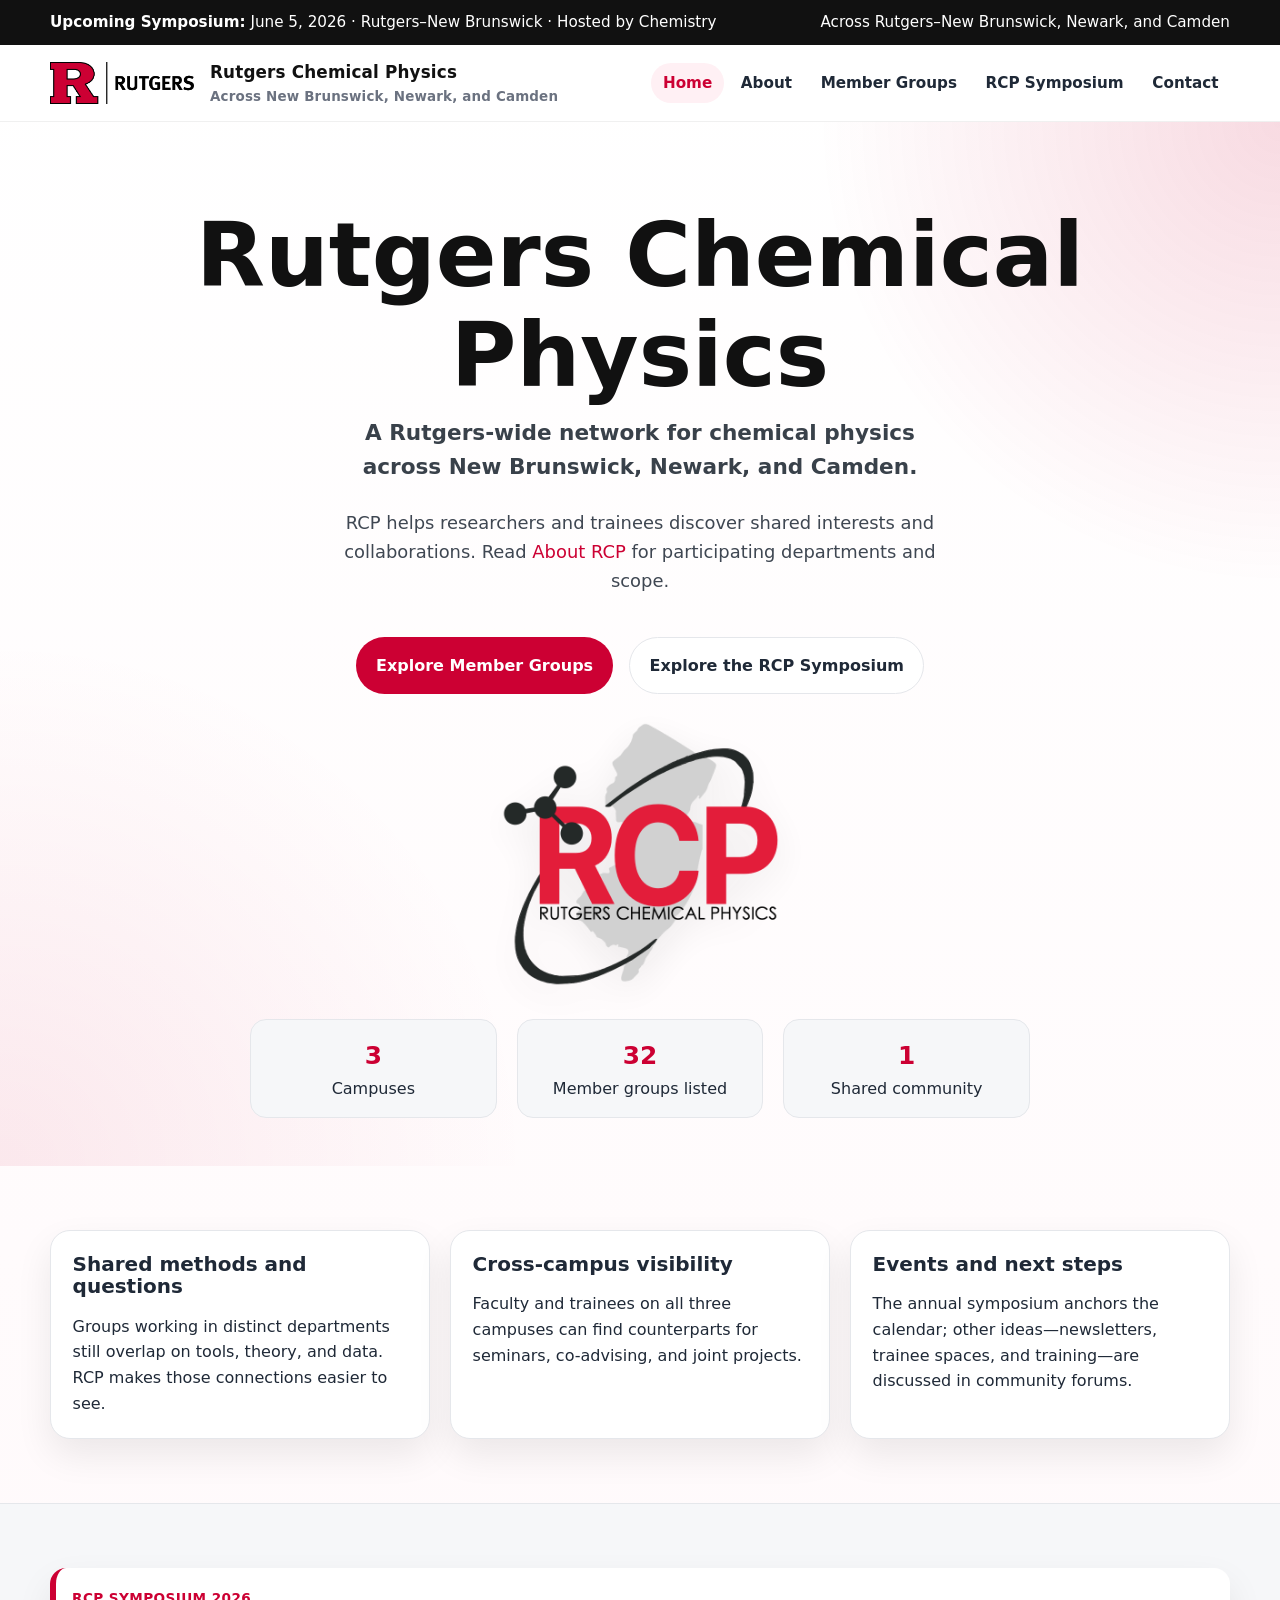
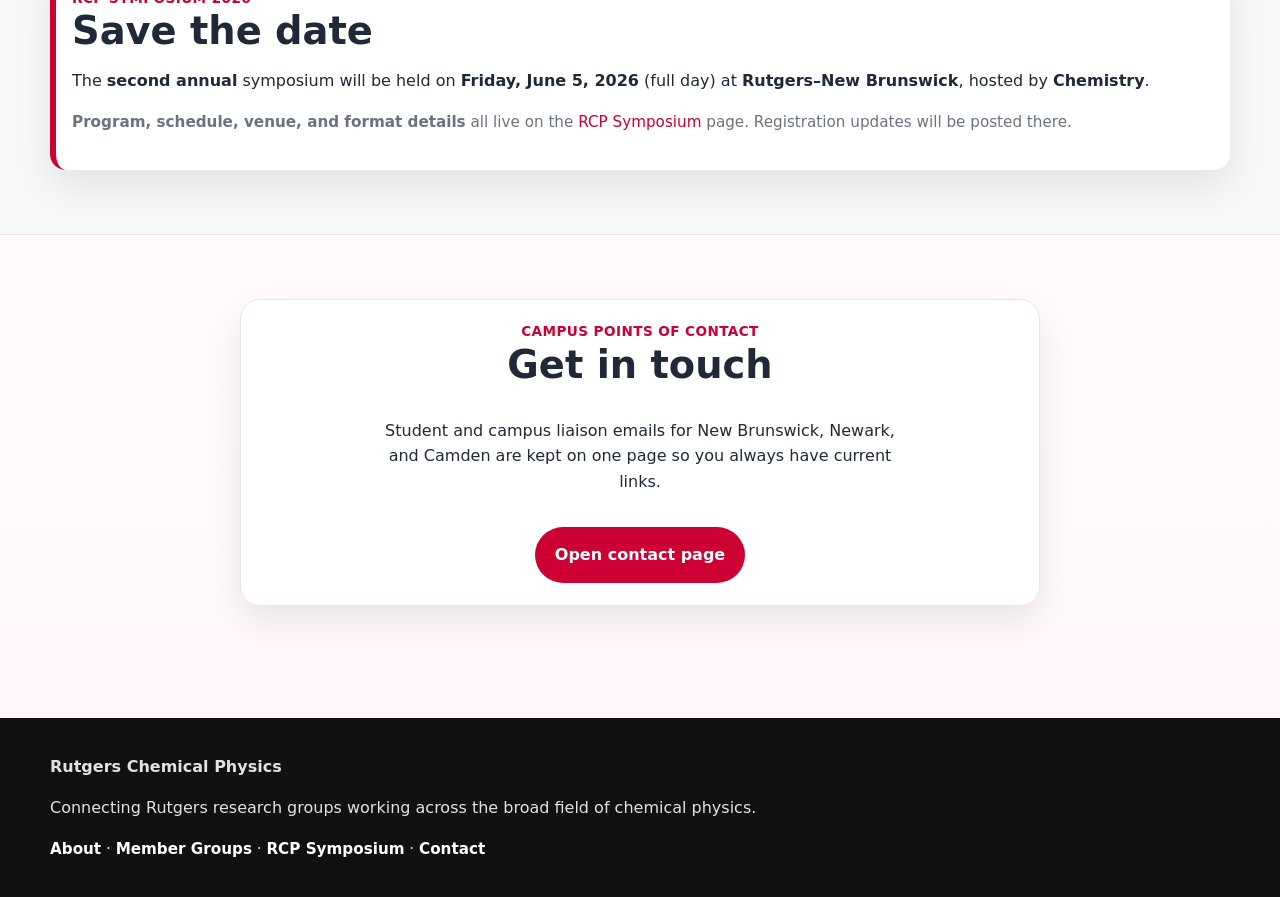
==== commit 825d2e39: "Restore reliable homepage centering for hero and contact strip. Use flex column alignment on hero co" ====
--- a/index.html
+++ b/index.html
@@ -85,7 +85,7 @@
       </div>
     </section>
 
-    <section class="section">
+    <section class="section section-home-contact">
       <div class="container">
         <div class="card contact-strip">
           <div class="kicker">Campus points of contact</div>
--- a/assets/css/styles.css
+++ b/assets/css/styles.css
@@ -187,14 +187,12 @@
   overflow: hidden;
   padding: 5.2rem 0 3rem;
 }
-.hero-centered .container {
-  display: flex;
-  flex-direction: column;
-  align-items: center;
-}
 .hero-content {
   position: relative;
   z-index: 1;
+  display: flex;
+  flex-direction: column;
+  align-items: center;
   text-align: center;
   max-width: 900px;
   width: 100%;
@@ -203,8 +201,11 @@
 .hero-content .lead,
 .hero-content .hero-subhead,
 .hero-content .hero-kicker-inline {
-  margin-left: auto;
-  margin-right: auto;
+  margin-inline: auto;
+  max-width: 52ch;
+}
+.hero-content .hero-subhead {
+  max-width: 42ch;
 }
 .hero-content h1 {
   font-size: clamp(3.6rem, 7vw, 6rem);
@@ -224,13 +225,15 @@
   margin-bottom: 1.1rem;
 }
 .hero-buttons {
-  justify-content: center;
+  display: flex;
+  justify-content: center;
+  width: 100%;
 }
 .hero-stat-grid.hero-stat-grid-centered {
   grid-template-columns: repeat(3, minmax(0, 1fr));
-  width: 100%;
-  max-width: 780px;
-  margin: 2rem auto 0;
+  width: min(100%, 780px);
+  margin-top: 2rem;
+  align-self: center;
   position: relative;
   z-index: 1;
 }
@@ -262,7 +265,7 @@
   }
   .hero-stat-grid.hero-stat-grid-centered {
     grid-template-columns: 1fr;
-    max-width: 320px;
+    width: min(100%, 320px);
   }
   .contact-points-grid {
     grid-template-columns: 1fr;
@@ -278,13 +281,25 @@
   width: min(280px, 60vw);
   opacity: 0.98;
 }
+.section-home-contact .container {
+  display: flex;
+  justify-content: center;
+}
 .contact-strip {
-  text-align: center;
+  display: flex;
+  flex-direction: column;
+  align-items: center;
+  text-align: center;
+  width: min(100%, 800px);
+  margin-inline: auto;
+}
+.contact-strip > :not(.contact-strip-actions) {
+  max-width: 52ch;
 }
 .contact-strip-actions {
-  width: 100%;
+  display: flex;
+  justify-content: center;
   margin-top: 1rem;
-  justify-content: center;
 }
 .footer-nav {
   margin: 0.75rem 0 0;
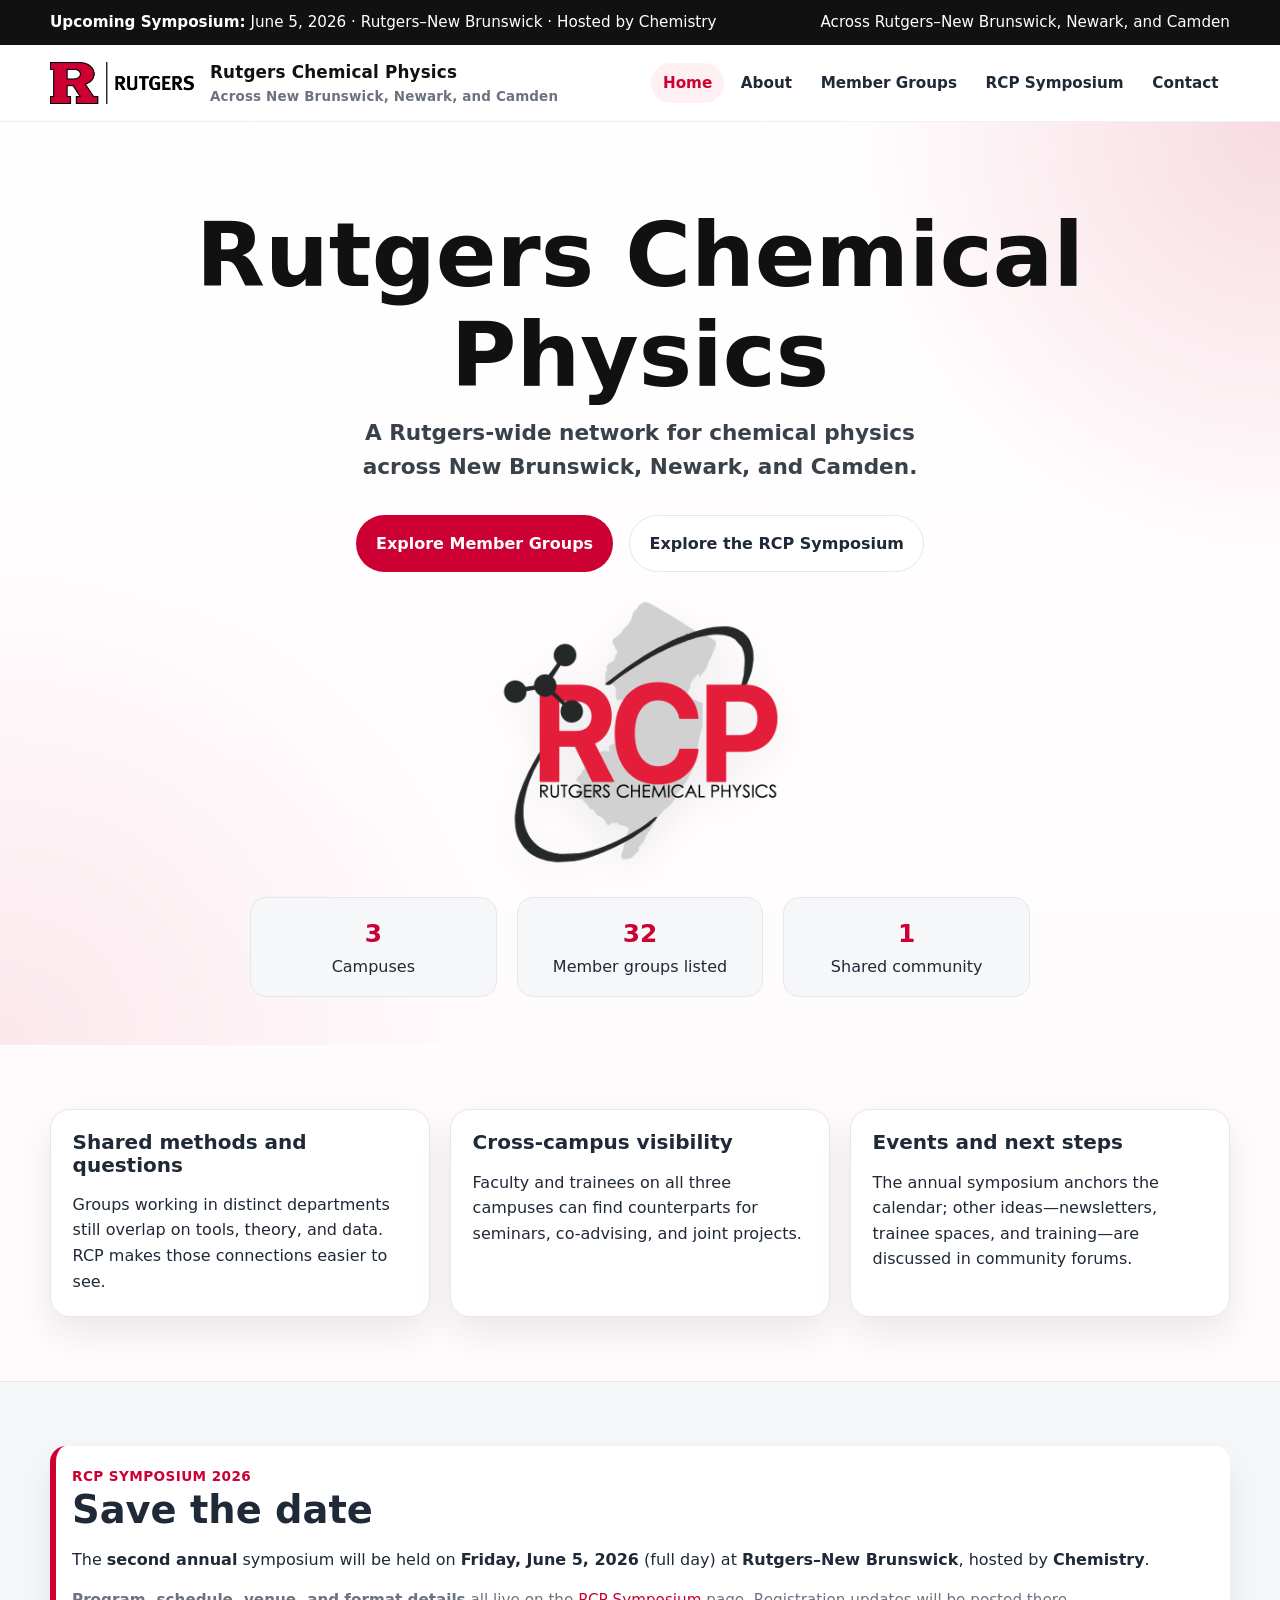
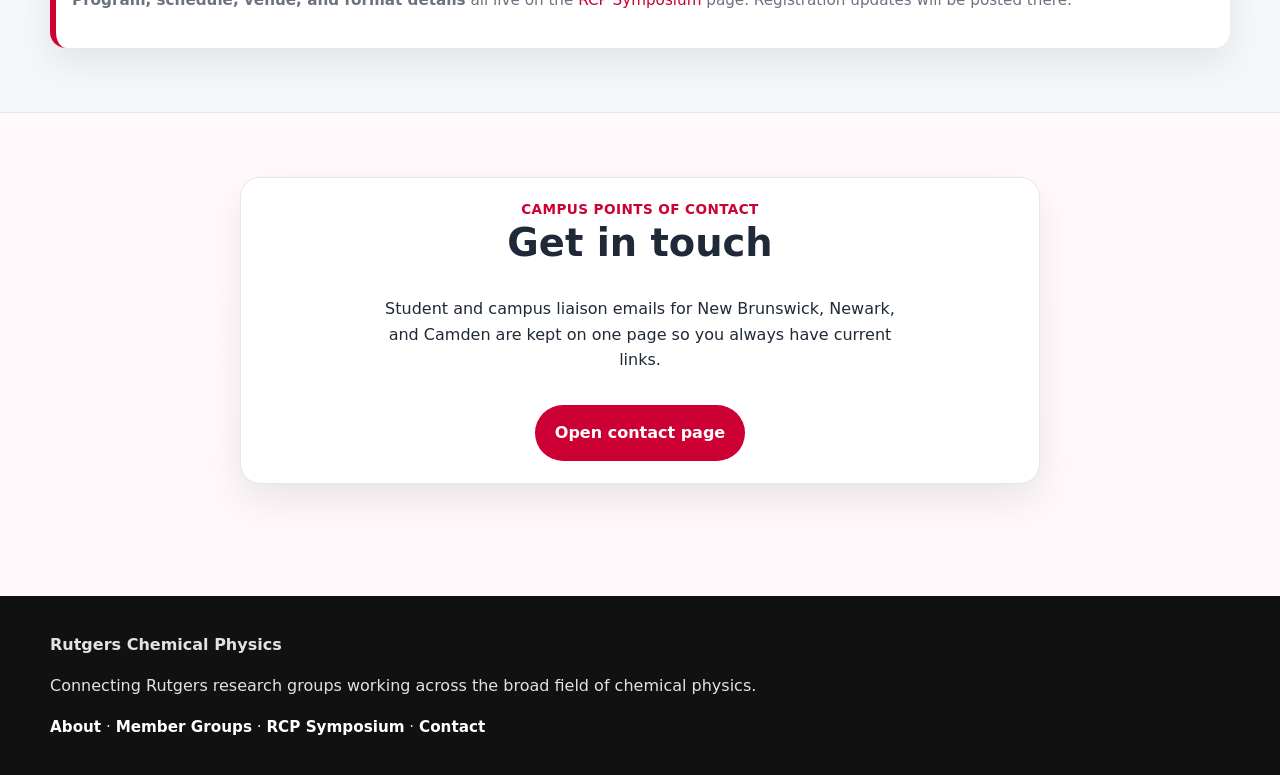
==== commit fa2c581a: "small cuts" ====
--- a/index.html
+++ b/index.html
@@ -38,7 +38,6 @@
         <div class="hero-content">
           <h1>Rutgers Chemical Physics</h1>
           <p class="hero-subhead">A Rutgers-wide network for chemical physics across New Brunswick, Newark, and Camden.</p>
-          <p class="lead">RCP helps researchers and trainees discover shared interests and collaborations. Read <a href="about.html">About RCP</a> for participating departments and scope.</p>
           <div class="button-row hero-buttons">
             <a class="btn primary" href="members.html">Explore Member Groups</a>
             <a class="btn secondary" href="symposium.html">Explore the RCP Symposium</a>
--- a/assets/css/styles.css
+++ b/assets/css/styles.css
@@ -146,6 +146,17 @@
 }
 .schedule-block ul { margin: 0.75rem 0 0; padding-left: 1.2rem; }
 .schedule-block li { margin: 0.45rem 0; }
+.schedule-sponsor {
+  margin-top: 1rem;
+  padding-top: 1rem;
+  border-top: 1px solid var(--border);
+}
+.schedule-sponsor img {
+  display: block;
+  max-width: min(360px, 100%);
+  height: auto;
+  margin-top: 0.75rem;
+}
 .gallery-item {
   overflow: hidden; border-radius: 18px; background: white; border:1px solid var(--border); box-shadow: var(--shadow);
 }
